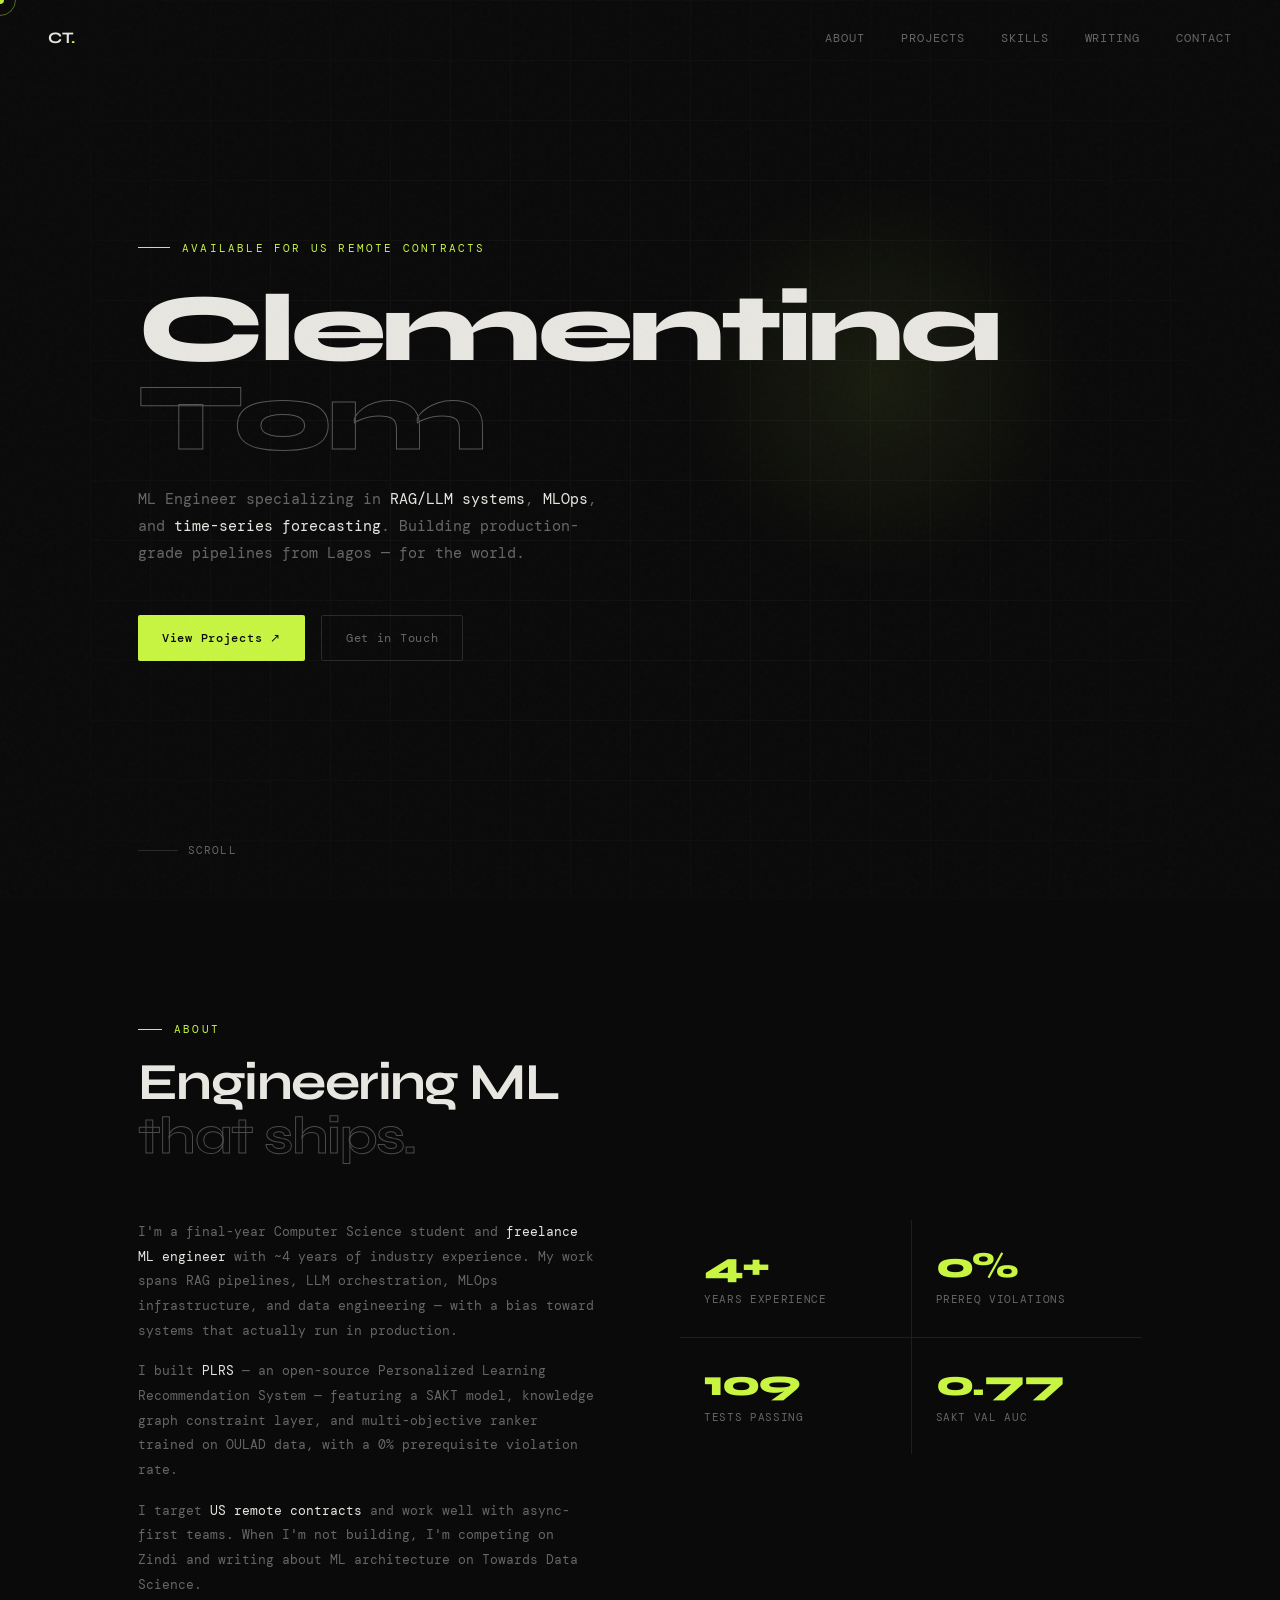
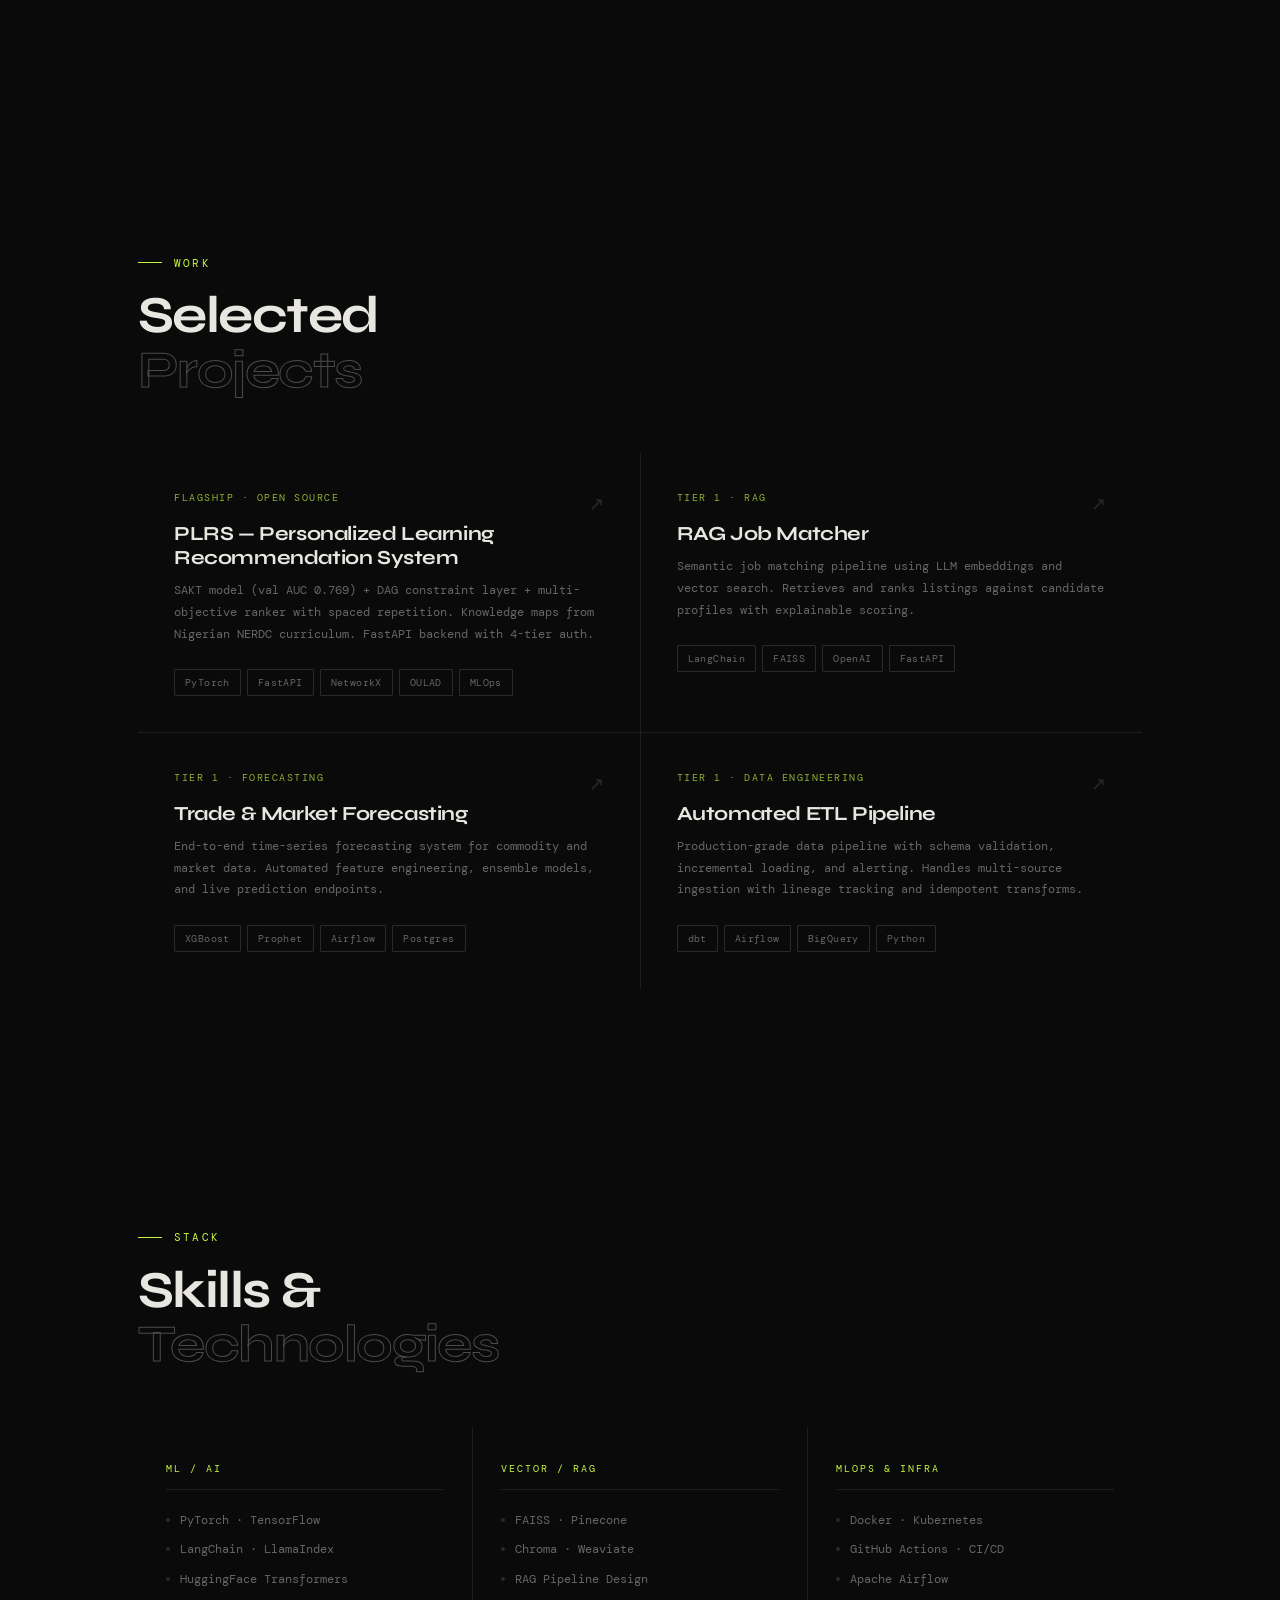
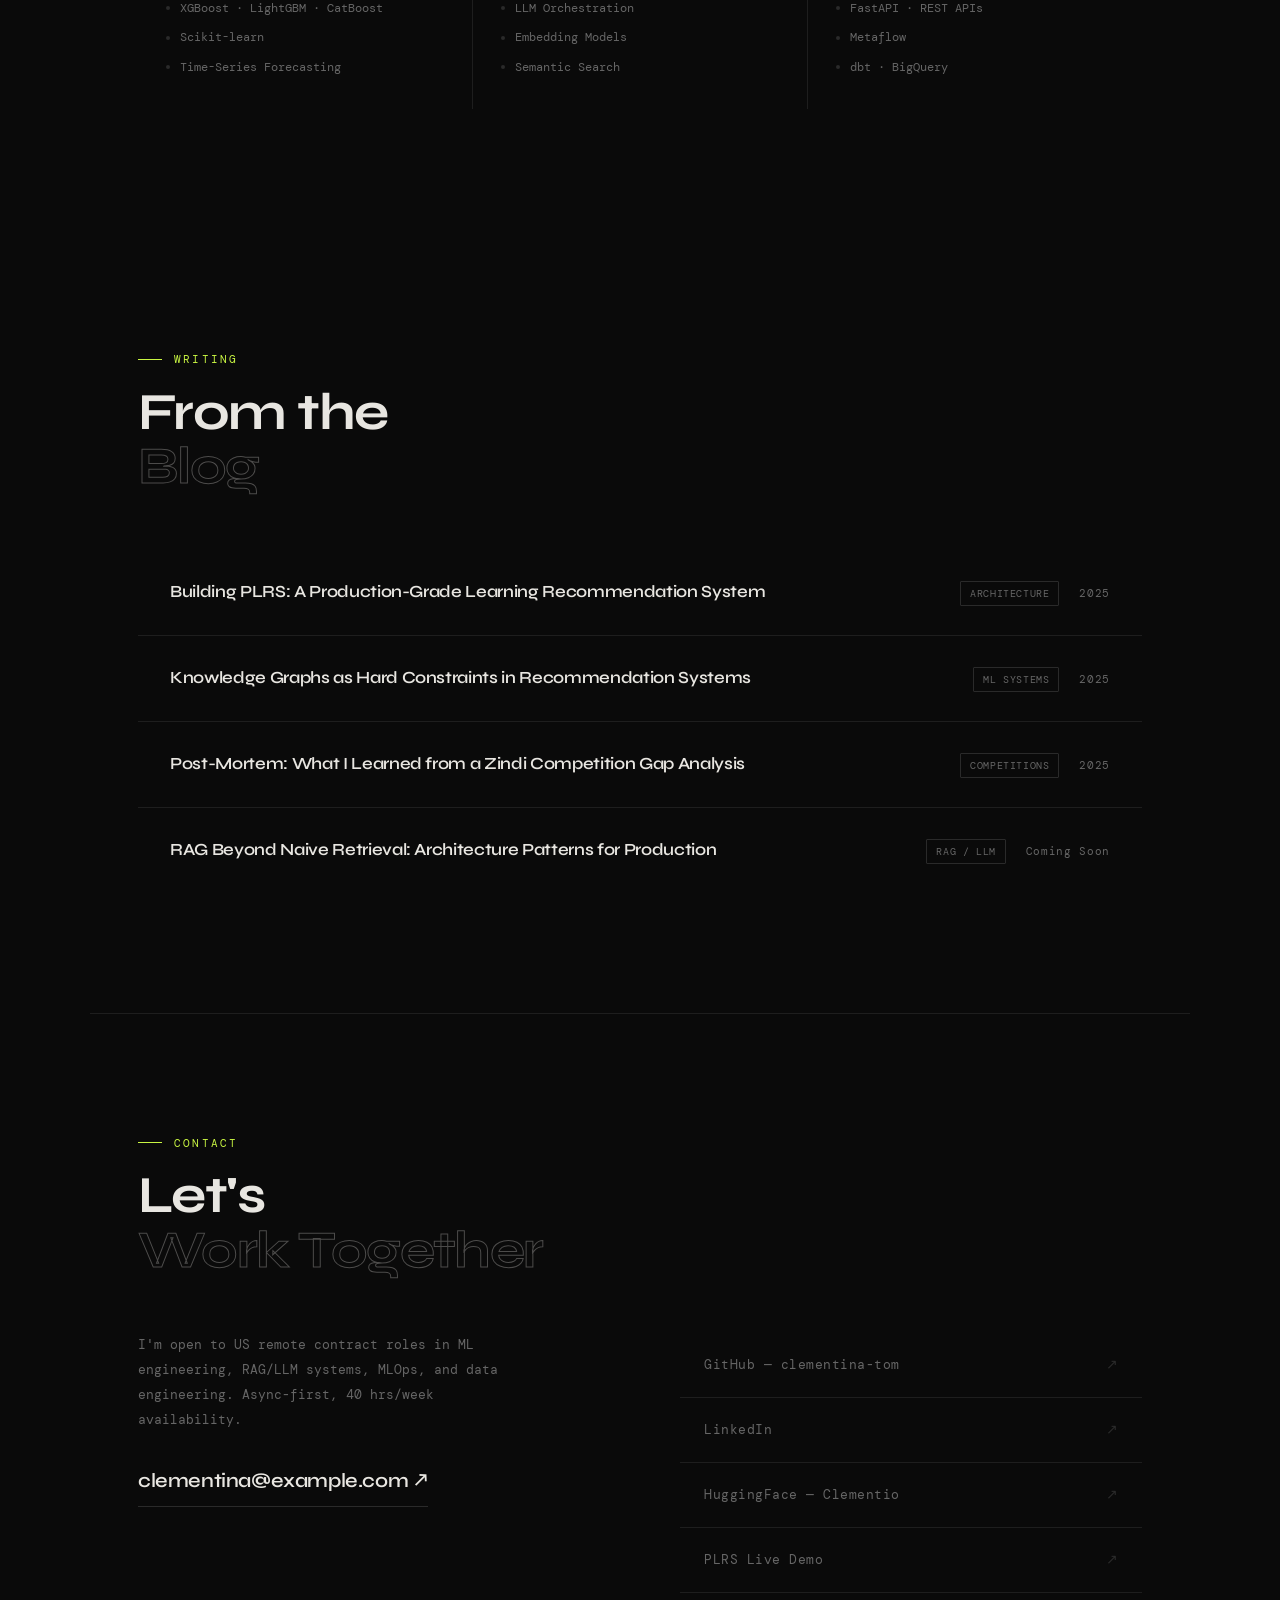
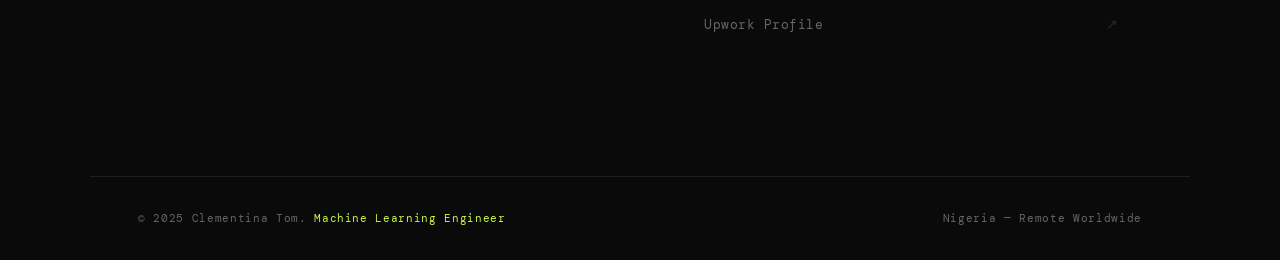
==== index.html @ 7a190ca8 "Rename clementina-tom.html to index.html" ====
<!DOCTYPE html>
<html lang="en">
<head>
  <meta charset="UTF-8" />
  <meta name="viewport" content="width=device-width, initial-scale=1.0" />
  <title>Clementina Tom — ML Engineer</title>
  <link rel="preconnect" href="https://fonts.googleapis.com" />
  <link rel="preconnect" href="https://fonts.gstatic.com" crossorigin />
  <link href="https://fonts.googleapis.com/css2?family=DM+Mono:ital,wght@0,300;0,400;0,500;1,300&family=Syne:wght@400;500;600;700;800&display=swap" rel="stylesheet" />
  <style>
    *, *::before, *::after { box-sizing: border-box; margin: 0; padding: 0; }

    :root {
      --bg: #0a0a0a;
      --surface: #111111;
      --border: #1e1e1e;
      --border-light: #2a2a2a;
      --text: #e8e6e1;
      --muted: #666;
      --accent: #c8f542;
      --accent-dim: rgba(200, 245, 66, 0.12);
      --accent-dim2: rgba(200, 245, 66, 0.06);
      --font-display: 'Syne', sans-serif;
      --font-mono: 'DM Mono', monospace;
    }

    html { scroll-behavior: smooth; }

    body {
      background: var(--bg);
      color: var(--text);
      font-family: var(--font-mono);
      font-size: 14px;
      line-height: 1.7;
      overflow-x: hidden;
      cursor: none;
    }

    /* Custom cursor */
    .cursor {
      position: fixed;
      width: 8px; height: 8px;
      background: var(--accent);
      border-radius: 50%;
      pointer-events: none;
      z-index: 9999;
      transition: transform 0.1s ease;
      mix-blend-mode: difference;
    }
    .cursor-ring {
      position: fixed;
      width: 32px; height: 32px;
      border: 1px solid rgba(200,245,66,0.4);
      border-radius: 50%;
      pointer-events: none;
      z-index: 9998;
      transition: all 0.18s ease;
    }
    .cursor-ring.hovering {
      transform: scale(2);
      border-color: var(--accent);
    }

    /* Noise texture overlay */
    body::before {
      content: '';
      position: fixed;
      inset: 0;
      background-image: url("data:image/svg+xml,%3Csvg viewBox='0 0 256 256' xmlns='http://www.w3.org/2000/svg'%3E%3Cfilter id='noise'%3E%3CfeTurbulence type='fractalNoise' baseFrequency='0.9' numOctaves='4' stitchTiles='stitch'/%3E%3C/filter%3E%3Crect width='100%25' height='100%25' filter='url(%23noise)' opacity='0.035'/%3E%3C/svg%3E");
      pointer-events: none;
      z-index: 100;
      opacity: 0.6;
    }

    /* Nav */
    nav {
      position: fixed;
      top: 0; left: 0; right: 0;
      z-index: 50;
      display: flex;
      align-items: center;
      justify-content: space-between;
      padding: 24px 48px;
      border-bottom: 1px solid transparent;
      transition: border-color 0.3s, background 0.3s;
    }
    nav.scrolled {
      border-color: var(--border);
      background: rgba(10,10,10,0.92);
      backdrop-filter: blur(12px);
    }
    .nav-logo {
      font-family: var(--font-display);
      font-weight: 700;
      font-size: 16px;
      letter-spacing: -0.02em;
      color: var(--text);
      text-decoration: none;
    }
    .nav-logo span { color: var(--accent); }
    .nav-links {
      display: flex;
      gap: 36px;
      list-style: none;
    }
    .nav-links a {
      color: var(--muted);
      text-decoration: none;
      font-size: 12px;
      letter-spacing: 0.08em;
      text-transform: uppercase;
      transition: color 0.2s;
    }
    .nav-links a:hover { color: var(--accent); }

    /* Sections */
    section {
      padding: 120px 48px;
      max-width: 1100px;
      margin: 0 auto;
    }

    /* Hero */
    #hero {
      min-height: 100vh;
      display: flex;
      flex-direction: column;
      justify-content: center;
      padding-top: 120px;
      position: relative;
    }
    .hero-eyebrow {
      font-size: 11px;
      letter-spacing: 0.2em;
      text-transform: uppercase;
      color: var(--accent);
      margin-bottom: 28px;
      opacity: 0;
      animation: fadeUp 0.7s ease 0.2s forwards;
      display: flex;
      align-items: center;
      gap: 12px;
    }
    .hero-eyebrow::before {
      content: '';
      display: inline-block;
      width: 32px; height: 1px;
      background: var(--accent);
    }
    .hero-name {
      font-family: var(--font-display);
      font-size: clamp(52px, 8vw, 96px);
      font-weight: 800;
      line-height: 0.92;
      letter-spacing: -0.04em;
      color: var(--text);
      margin-bottom: 24px;
      opacity: 0;
      animation: fadeUp 0.7s ease 0.35s forwards;
    }
    .hero-name em {
      font-style: normal;
      color: transparent;
      -webkit-text-stroke: 1px rgba(232,230,225,0.35);
    }
    .hero-tagline {
      font-size: 15px;
      color: var(--muted);
      max-width: 480px;
      line-height: 1.8;
      margin-bottom: 48px;
      opacity: 0;
      animation: fadeUp 0.7s ease 0.5s forwards;
    }
    .hero-tagline strong { color: var(--text); font-weight: 400; }
    .hero-cta {
      display: flex;
      gap: 16px;
      flex-wrap: wrap;
      opacity: 0;
      animation: fadeUp 0.7s ease 0.65s forwards;
    }
    .btn {
      display: inline-flex;
      align-items: center;
      gap: 8px;
      padding: 12px 24px;
      font-family: var(--font-mono);
      font-size: 12px;
      letter-spacing: 0.06em;
      text-decoration: none;
      border-radius: 2px;
      transition: all 0.2s;
      cursor: none;
    }
    .btn-primary {
      background: var(--accent);
      color: #0a0a0a;
      font-weight: 500;
    }
    .btn-primary:hover { background: #d4f55a; transform: translateY(-1px); }
    .btn-secondary {
      border: 1px solid var(--border-light);
      color: var(--muted);
    }
    .btn-secondary:hover { border-color: var(--accent); color: var(--accent); }

    .hero-scroll-hint {
      position: absolute;
      bottom: 40px;
      left: 48px;
      display: flex;
      align-items: center;
      gap: 10px;
      font-size: 11px;
      color: var(--muted);
      letter-spacing: 0.1em;
      text-transform: uppercase;
      opacity: 0;
      animation: fadeUp 0.7s ease 1s forwards;
    }
    .scroll-line {
      width: 40px; height: 1px;
      background: var(--border-light);
      position: relative;
      overflow: hidden;
    }
    .scroll-line::after {
      content: '';
      position: absolute;
      left: -100%; top: 0;
      width: 100%; height: 100%;
      background: var(--accent);
      animation: scanLine 2s ease-in-out 1.5s infinite;
    }

    /* Section header */
    .section-label {
      font-size: 11px;
      letter-spacing: 0.2em;
      text-transform: uppercase;
      color: var(--accent);
      margin-bottom: 16px;
      display: flex;
      align-items: center;
      gap: 12px;
    }
    .section-label::before {
      content: '';
      display: inline-block;
      width: 24px; height: 1px;
      background: var(--accent);
    }
    .section-title {
      font-family: var(--font-display);
      font-size: clamp(32px, 5vw, 52px);
      font-weight: 700;
      letter-spacing: -0.03em;
      line-height: 1.05;
      margin-bottom: 56px;
      color: var(--text);
    }
    .section-title em {
      font-style: normal;
      color: transparent;
      -webkit-text-stroke: 1px rgba(232,230,225,0.3);
    }

    /* About */
    #about .about-grid {
      display: grid;
      grid-template-columns: 1fr 1fr;
      gap: 80px;
      align-items: start;
    }
    .about-body p {
      color: var(--muted);
      line-height: 1.9;
      margin-bottom: 16px;
      font-size: 13px;
    }
    .about-body p strong { color: var(--text); font-weight: 400; }
    .about-stats {
      display: grid;
      grid-template-columns: 1fr 1fr;
      gap: 1px;
      background: var(--border);
    }
    .stat {
      background: var(--bg);
      padding: 28px 24px;
      transition: background 0.2s;
    }
    .stat:hover { background: var(--surface); }
    .stat-num {
      font-family: var(--font-display);
      font-size: 36px;
      font-weight: 800;
      color: var(--accent);
      letter-spacing: -0.03em;
      line-height: 1;
      margin-bottom: 6px;
    }
    .stat-label {
      font-size: 11px;
      color: var(--muted);
      letter-spacing: 0.06em;
      text-transform: uppercase;
    }

    /* Projects */
    #projects .projects-grid {
      display: grid;
      grid-template-columns: repeat(2, 1fr);
      gap: 1px;
      background: var(--border);
    }
    .project-card {
      background: var(--bg);
      padding: 36px;
      position: relative;
      overflow: hidden;
      transition: background 0.25s;
      text-decoration: none;
      display: block;
    }
    .project-card::before {
      content: '';
      position: absolute;
      top: 0; left: 0;
      width: 3px; height: 0;
      background: var(--accent);
      transition: height 0.3s ease;
    }
    .project-card:hover { background: var(--surface); }
    .project-card:hover::before { height: 100%; }
    .project-tier {
      font-size: 10px;
      letter-spacing: 0.15em;
      text-transform: uppercase;
      color: var(--accent);
      margin-bottom: 16px;
      opacity: 0.7;
    }
    .project-title {
      font-family: var(--font-display);
      font-size: 20px;
      font-weight: 700;
      letter-spacing: -0.02em;
      color: var(--text);
      margin-bottom: 10px;
      line-height: 1.2;
    }
    .project-desc {
      font-size: 12px;
      color: var(--muted);
      line-height: 1.8;
      margin-bottom: 24px;
    }
    .project-tags {
      display: flex;
      flex-wrap: wrap;
      gap: 6px;
    }
    .tag {
      font-size: 10px;
      padding: 4px 10px;
      border: 1px solid var(--border-light);
      color: var(--muted);
      letter-spacing: 0.04em;
      border-radius: 1px;
      transition: all 0.2s;
    }
    .project-card:hover .tag {
      border-color: rgba(200,245,66,0.25);
      color: var(--accent);
    }
    .project-arrow {
      position: absolute;
      top: 36px; right: 36px;
      font-size: 18px;
      color: var(--border-light);
      transition: all 0.25s;
    }
    .project-card:hover .project-arrow {
      color: var(--accent);
      transform: translate(3px, -3px);
    }

    /* Skills */
    #skills .skills-grid {
      display: grid;
      grid-template-columns: repeat(3, 1fr);
      gap: 1px;
      background: var(--border);
      margin-bottom: 1px;
    }
    .skill-group {
      background: var(--bg);
      padding: 32px 28px;
      transition: background 0.2s;
    }
    .skill-group:hover { background: var(--surface); }
    .skill-group-title {
      font-size: 10px;
      letter-spacing: 0.2em;
      text-transform: uppercase;
      color: var(--accent);
      margin-bottom: 20px;
      padding-bottom: 12px;
      border-bottom: 1px solid var(--border);
    }
    .skill-list {
      list-style: none;
      display: flex;
      flex-direction: column;
      gap: 9px;
    }
    .skill-list li {
      font-size: 12px;
      color: var(--muted);
      display: flex;
      align-items: center;
      gap: 10px;
      transition: color 0.2s;
    }
    .skill-group:hover .skill-list li { color: #999; }
    .skill-list li::before {
      content: '';
      width: 4px; height: 4px;
      background: var(--border-light);
      border-radius: 50%;
      flex-shrink: 0;
      transition: background 0.2s;
    }
    .skill-group:hover .skill-list li::before { background: var(--accent); }

    /* Blog */
    #blog .posts-list {
      display: flex;
      flex-direction: column;
      gap: 1px;
      background: var(--border);
    }
    .post-item {
      background: var(--bg);
      padding: 28px 32px;
      display: flex;
      align-items: baseline;
      justify-content: space-between;
      gap: 24px;
      text-decoration: none;
      transition: background 0.2s;
      position: relative;
      overflow: hidden;
    }
    .post-item::after {
      content: '';
      position: absolute;
      bottom: 0; left: 0;
      width: 0; height: 1px;
      background: var(--accent);
      transition: width 0.3s ease;
    }
    .post-item:hover { background: var(--surface); }
    .post-item:hover::after { width: 100%; }
    .post-title {
      font-family: var(--font-display);
      font-size: 17px;
      font-weight: 600;
      letter-spacing: -0.02em;
      color: var(--text);
      transition: color 0.2s;
    }
    .post-item:hover .post-title { color: var(--accent); }
    .post-meta {
      display: flex;
      align-items: center;
      gap: 20px;
      flex-shrink: 0;
    }
    .post-tag {
      font-size: 10px;
      padding: 3px 9px;
      border: 1px solid var(--border-light);
      color: var(--muted);
      letter-spacing: 0.06em;
      text-transform: uppercase;
      border-radius: 1px;
    }
    .post-date {
      font-size: 11px;
      color: var(--muted);
      letter-spacing: 0.06em;
    }

    /* Contact */
    #contact {
      border-top: 1px solid var(--border);
    }
    .contact-inner {
      display: grid;
      grid-template-columns: 1fr 1fr;
      gap: 80px;
      align-items: start;
    }
    .contact-left p {
      color: var(--muted);
      font-size: 13px;
      line-height: 1.9;
      max-width: 360px;
    }
    .contact-email {
      display: inline-flex;
      align-items: center;
      gap: 10px;
      margin-top: 32px;
      font-family: var(--font-display);
      font-size: 20px;
      font-weight: 600;
      color: var(--text);
      text-decoration: none;
      letter-spacing: -0.02em;
      border-bottom: 1px solid var(--border-light);
      padding-bottom: 8px;
      transition: all 0.2s;
    }
    .contact-email:hover {
      color: var(--accent);
      border-color: var(--accent);
    }
    .contact-links {
      display: flex;
      flex-direction: column;
      gap: 1px;
      background: var(--border);
    }
    .contact-link {
      background: var(--bg);
      padding: 20px 24px;
      display: flex;
      align-items: center;
      justify-content: space-between;
      text-decoration: none;
      transition: background 0.2s;
    }
    .contact-link:hover { background: var(--surface); }
    .contact-link-label {
      font-size: 13px;
      color: var(--muted);
      letter-spacing: 0.04em;
      transition: color 0.2s;
    }
    .contact-link:hover .contact-link-label { color: var(--accent); }
    .contact-link-arrow {
      font-size: 14px;
      color: var(--border-light);
      transition: all 0.2s;
    }
    .contact-link:hover .contact-link-arrow {
      color: var(--accent);
      transform: translate(3px, -3px);
    }

    /* Footer */
    footer {
      border-top: 1px solid var(--border);
      padding: 32px 48px;
      max-width: 1100px;
      margin: 0 auto;
      display: flex;
      align-items: center;
      justify-content: space-between;
    }
    footer p {
      font-size: 11px;
      color: var(--muted);
      letter-spacing: 0.06em;
    }
    footer span { color: var(--accent); }

    /* Fade-in on scroll */
    .reveal {
      opacity: 0;
      transform: translateY(24px);
      transition: opacity 0.6s ease, transform 0.6s ease;
    }
    .reveal.visible {
      opacity: 1;
      transform: none;
    }

    /* Animations */
    @keyframes fadeUp {
      to { opacity: 1; transform: translateY(0); }
      from { opacity: 0; transform: translateY(20px); }
    }
    @keyframes scanLine {
      0% { left: -100%; }
      100% { left: 100%; }
    }

    /* Responsive */
    @media (max-width: 768px) {
      nav { padding: 20px 24px; }
      .nav-links { display: none; }
      section { padding: 80px 24px; }
      #hero { padding-left: 24px; padding-right: 24px; }
      .hero-scroll-hint { left: 24px; }
      #about .about-grid,
      .contact-inner { grid-template-columns: 1fr; gap: 40px; }
      #projects .projects-grid { grid-template-columns: 1fr; }
      #skills .skills-grid { grid-template-columns: 1fr; }
      footer { padding: 24px; flex-direction: column; gap: 8px; text-align: center; }
    }

    /* Animated bg grid */
    .hero-grid {
      position: absolute;
      inset: 0;
      background-image:
        linear-gradient(var(--border) 1px, transparent 1px),
        linear-gradient(90deg, var(--border) 1px, transparent 1px);
      background-size: 60px 60px;
      opacity: 0.35;
      mask-image: radial-gradient(ellipse 80% 80% at 50% 50%, black 40%, transparent 100%);
      pointer-events: none;
    }
    .hero-glow {
      position: absolute;
      width: 400px; height: 400px;
      background: radial-gradient(circle, rgba(200,245,66,0.08) 0%, transparent 70%);
      top: 20%; right: 10%;
      pointer-events: none;
    }
  </style>
</head>
<body>

  <!-- Custom cursor -->
  <div class="cursor" id="cursor"></div>
  <div class="cursor-ring" id="cursorRing"></div>

  <!-- Nav -->
  <nav id="nav">
    <a href="#hero" class="nav-logo">CT<span>.</span></a>
    <ul class="nav-links">
      <li><a href="#about">About</a></li>
      <li><a href="#projects">Projects</a></li>
      <li><a href="#skills">Skills</a></li>
      <li><a href="#blog">Writing</a></li>
      <li><a href="#contact">Contact</a></li>
    </ul>
  </nav>

  <!-- Hero -->
  <section id="hero">
    <div class="hero-grid"></div>
    <div class="hero-glow"></div>
    <div class="hero-eyebrow">Available for US remote contracts</div>
    <h1 class="hero-name">
      Clementina<br/>
      <em>Tom</em>
    </h1>
    <p class="hero-tagline">
      ML Engineer specializing in <strong>RAG/LLM systems</strong>,
      <strong>MLOps</strong>, and <strong>time-series forecasting</strong>.
      Building production-grade pipelines from Lagos — for the world.
    </p>
    <div class="hero-cta">
      <a href="#projects" class="btn btn-primary">View Projects ↗</a>
      <a href="#contact" class="btn btn-secondary">Get in Touch</a>
    </div>
    <div class="hero-scroll-hint">
      <span class="scroll-line"></span>
      Scroll
    </div>
  </section>

  <!-- About -->
  <section id="about">
    <div class="reveal">
      <div class="section-label">About</div>
      <h2 class="section-title">Engineering ML<br/><em>that ships.</em></h2>
    </div>
    <div class="about-grid reveal">
      <div class="about-body">
        <p>
          I'm a final-year Computer Science student and <strong>freelance ML engineer</strong> with ~4 years of industry experience. My work spans RAG pipelines, LLM orchestration, MLOps infrastructure, and data engineering — with a bias toward systems that actually run in production.
        </p>
        <p>
          I built <strong>PLRS</strong> — an open-source Personalized Learning Recommendation System — featuring a SAKT model, knowledge graph constraint layer, and multi-objective ranker trained on OULAD data, with a 0% prerequisite violation rate.
        </p>
        <p>
          I target <strong>US remote contracts</strong> and work well with async-first teams. When I'm not building, I'm competing on Zindi and writing about ML architecture on Towards Data Science.
        </p>
      </div>
      <div>
        <div class="about-stats">
          <div class="stat">
            <div class="stat-num">4+</div>
            <div class="stat-label">Years Experience</div>
          </div>
          <div class="stat">
            <div class="stat-num">0%</div>
            <div class="stat-label">Prereq Violations</div>
          </div>
          <div class="stat">
            <div class="stat-num">109</div>
            <div class="stat-label">Tests Passing</div>
          </div>
          <div class="stat">
            <div class="stat-num">0.77</div>
            <div class="stat-label">SAKT Val AUC</div>
          </div>
        </div>
      </div>
    </div>
  </section>

  <!-- Projects -->
  <section id="projects">
    <div class="reveal">
      <div class="section-label">Work</div>
      <h2 class="section-title">Selected<br/><em>Projects</em></h2>
    </div>
    <div class="projects-grid reveal">
      <a href="https://github.com/clementina-tom/PLRS" target="_blank" class="project-card">
        <span class="project-arrow">↗</span>
        <div class="project-tier">Flagship · Open Source</div>
        <div class="project-title">PLRS — Personalized Learning Recommendation System</div>
        <p class="project-desc">SAKT model (val AUC 0.769) + DAG constraint layer + multi-objective ranker with spaced repetition. Knowledge maps from Nigerian NERDC curriculum. FastAPI backend with 4-tier auth.</p>
        <div class="project-tags">
          <span class="tag">PyTorch</span><span class="tag">FastAPI</span><span class="tag">NetworkX</span><span class="tag">OULAD</span><span class="tag">MLOps</span>
        </div>
      </a>
      <a href="https://github.com/clementina-tom" target="_blank" class="project-card">
        <span class="project-arrow">↗</span>
        <div class="project-tier">Tier 1 · RAG</div>
        <div class="project-title">RAG Job Matcher</div>
        <p class="project-desc">Semantic job matching pipeline using LLM embeddings and vector search. Retrieves and ranks listings against candidate profiles with explainable scoring.</p>
        <div class="project-tags">
          <span class="tag">LangChain</span><span class="tag">FAISS</span><span class="tag">OpenAI</span><span class="tag">FastAPI</span>
        </div>
      </a>
      <a href="https://github.com/clementina-tom" target="_blank" class="project-card">
        <span class="project-arrow">↗</span>
        <div class="project-tier">Tier 1 · Forecasting</div>
        <div class="project-title">Trade & Market Forecasting</div>
        <p class="project-desc">End-to-end time-series forecasting system for commodity and market data. Automated feature engineering, ensemble models, and live prediction endpoints.</p>
        <div class="project-tags">
          <span class="tag">XGBoost</span><span class="tag">Prophet</span><span class="tag">Airflow</span><span class="tag">Postgres</span>
        </div>
      </a>
      <a href="https://github.com/clementina-tom" target="_blank" class="project-card">
        <span class="project-arrow">↗</span>
        <div class="project-tier">Tier 1 · Data Engineering</div>
        <div class="project-title">Automated ETL Pipeline</div>
        <p class="project-desc">Production-grade data pipeline with schema validation, incremental loading, and alerting. Handles multi-source ingestion with lineage tracking and idempotent transforms.</p>
        <div class="project-tags">
          <span class="tag">dbt</span><span class="tag">Airflow</span><span class="tag">BigQuery</span><span class="tag">Python</span>
        </div>
      </a>
    </div>
  </section>

  <!-- Skills -->
  <section id="skills">
    <div class="reveal">
      <div class="section-label">Stack</div>
      <h2 class="section-title">Skills &<br/><em>Technologies</em></h2>
    </div>
    <div class="skills-grid reveal">
      <div class="skill-group">
        <div class="skill-group-title">ML / AI</div>
        <ul class="skill-list">
          <li>PyTorch · TensorFlow</li>
          <li>LangChain · LlamaIndex</li>
          <li>HuggingFace Transformers</li>
          <li>XGBoost · LightGBM · CatBoost</li>
          <li>Scikit-learn</li>
          <li>Time-Series Forecasting</li>
        </ul>
      </div>
      <div class="skill-group">
        <div class="skill-group-title">Vector / RAG</div>
        <ul class="skill-list">
          <li>FAISS · Pinecone</li>
          <li>Chroma · Weaviate</li>
          <li>RAG Pipeline Design</li>
          <li>LLM Orchestration</li>
          <li>Embedding Models</li>
          <li>Semantic Search</li>
        </ul>
      </div>
      <div class="skill-group">
        <div class="skill-group-title">MLOps & Infra</div>
        <ul class="skill-list">
          <li>Docker · Kubernetes</li>
          <li>GitHub Actions · CI/CD</li>
          <li>Apache Airflow</li>
          <li>FastAPI · REST APIs</li>
          <li>Metaflow</li>
          <li>dbt · BigQuery</li>
        </ul>
      </div>
    </div>
  </section>

  <!-- Blog -->
  <section id="blog">
    <div class="reveal">
      <div class="section-label">Writing</div>
      <h2 class="section-title">From the<br/><em>Blog</em></h2>
    </div>
    <div class="posts-list reveal">
      <a href="https://towardsdatascience.com" target="_blank" class="post-item">
        <div class="post-title">Building PLRS: A Production-Grade Learning Recommendation System</div>
        <div class="post-meta">
          <span class="post-tag">Architecture</span>
          <span class="post-date">2025</span>
        </div>
      </a>
      <a href="#" class="post-item">
        <div class="post-title">Knowledge Graphs as Hard Constraints in Recommendation Systems</div>
        <div class="post-meta">
          <span class="post-tag">ML Systems</span>
          <span class="post-date">2025</span>
        </div>
      </a>
      <a href="#" class="post-item">
        <div class="post-title">Post-Mortem: What I Learned from a Zindi Competition Gap Analysis</div>
        <div class="post-meta">
          <span class="post-tag">Competitions</span>
          <span class="post-date">2025</span>
        </div>
      </a>
      <a href="#" class="post-item">
        <div class="post-title">RAG Beyond Naive Retrieval: Architecture Patterns for Production</div>
        <div class="post-meta">
          <span class="post-tag">RAG / LLM</span>
          <span class="post-date">Coming Soon</span>
        </div>
      </a>
    </div>
  </section>

  <!-- Contact -->
  <section id="contact">
    <div class="reveal">
      <div class="section-label">Contact</div>
      <h2 class="section-title">Let's<br/><em>Work Together</em></h2>
    </div>
    <div class="contact-inner reveal">
      <div class="contact-left">
        <p>I'm open to US remote contract roles in ML engineering, RAG/LLM systems, MLOps, and data engineering. Async-first, 40 hrs/week availability.</p>
        <a href="mailto:clementina@example.com" class="contact-email">
          clementina@example.com ↗
        </a>
      </div>
      <div class="contact-links">
        <a href="https://github.com/clementina-tom" target="_blank" class="contact-link">
          <span class="contact-link-label">GitHub — clementina-tom</span>
          <span class="contact-link-arrow">↗</span>
        </a>
        <a href="https://linkedin.com" target="_blank" class="contact-link">
          <span class="contact-link-label">LinkedIn</span>
          <span class="contact-link-arrow">↗</span>
        </a>
        <a href="https://huggingface.co/Clementio" target="_blank" class="contact-link">
          <span class="contact-link-label">HuggingFace — Clementio</span>
          <span class="contact-link-arrow">↗</span>
        </a>
        <a href="https://huggingface.co/spaces/clementio/PLRS-Demo" target="_blank" class="contact-link">
          <span class="contact-link-label">PLRS Live Demo</span>
          <span class="contact-link-arrow">↗</span>
        </a>
        <a href="https://upwork.com/clementinatom" target="_blank" class="contact-link">
          <span class="contact-link-label">Upwork Profile</span>
          <span class="contact-link-arrow">↗</span>
        </a>
      </div>
    </div>
  </section>

  <footer>
    <p>© 2025 Clementina Tom. <span>Machine Learning Engineer</span></p>
    <p> Nigeria — Remote Worldwide</p>
  </footer>

  <script>
    // Cursor
    const cursor = document.getElementById('cursor');
    const ring = document.getElementById('cursorRing');
    let mx = 0, my = 0, rx = 0, ry = 0;
    document.addEventListener('mousemove', e => { mx = e.clientX; my = e.clientY; });
    function animCursor() {
      cursor.style.left = mx - 4 + 'px';
      cursor.style.top = my - 4 + 'px';
      rx += (mx - rx) * 0.12;
      ry += (my - ry) * 0.12;
      ring.style.left = rx - 16 + 'px';
      ring.style.top = ry - 16 + 'px';
      requestAnimationFrame(animCursor);
    }
    animCursor();
    document.querySelectorAll('a, button, .project-card, .stat, .skill-group, .post-item, .contact-link').forEach(el => {
      el.addEventListener('mouseenter', () => ring.classList.add('hovering'));
      el.addEventListener('mouseleave', () => ring.classList.remove('hovering'));
    });

    // Nav scroll
    const nav = document.getElementById('nav');
    window.addEventListener('scroll', () => {
      nav.classList.toggle('scrolled', window.scrollY > 60);
    });

    // Reveal on scroll
    const reveals = document.querySelectorAll('.reveal');
    const observer = new IntersectionObserver(entries => {
      entries.forEach(e => {
        if (e.isIntersecting) {
          e.target.classList.add('visible');
          observer.unobserve(e.target);
        }
      });
    }, { threshold: 0.1 });
    reveals.forEach(el => observer.observe(el));
  </script>
</body>
</html>
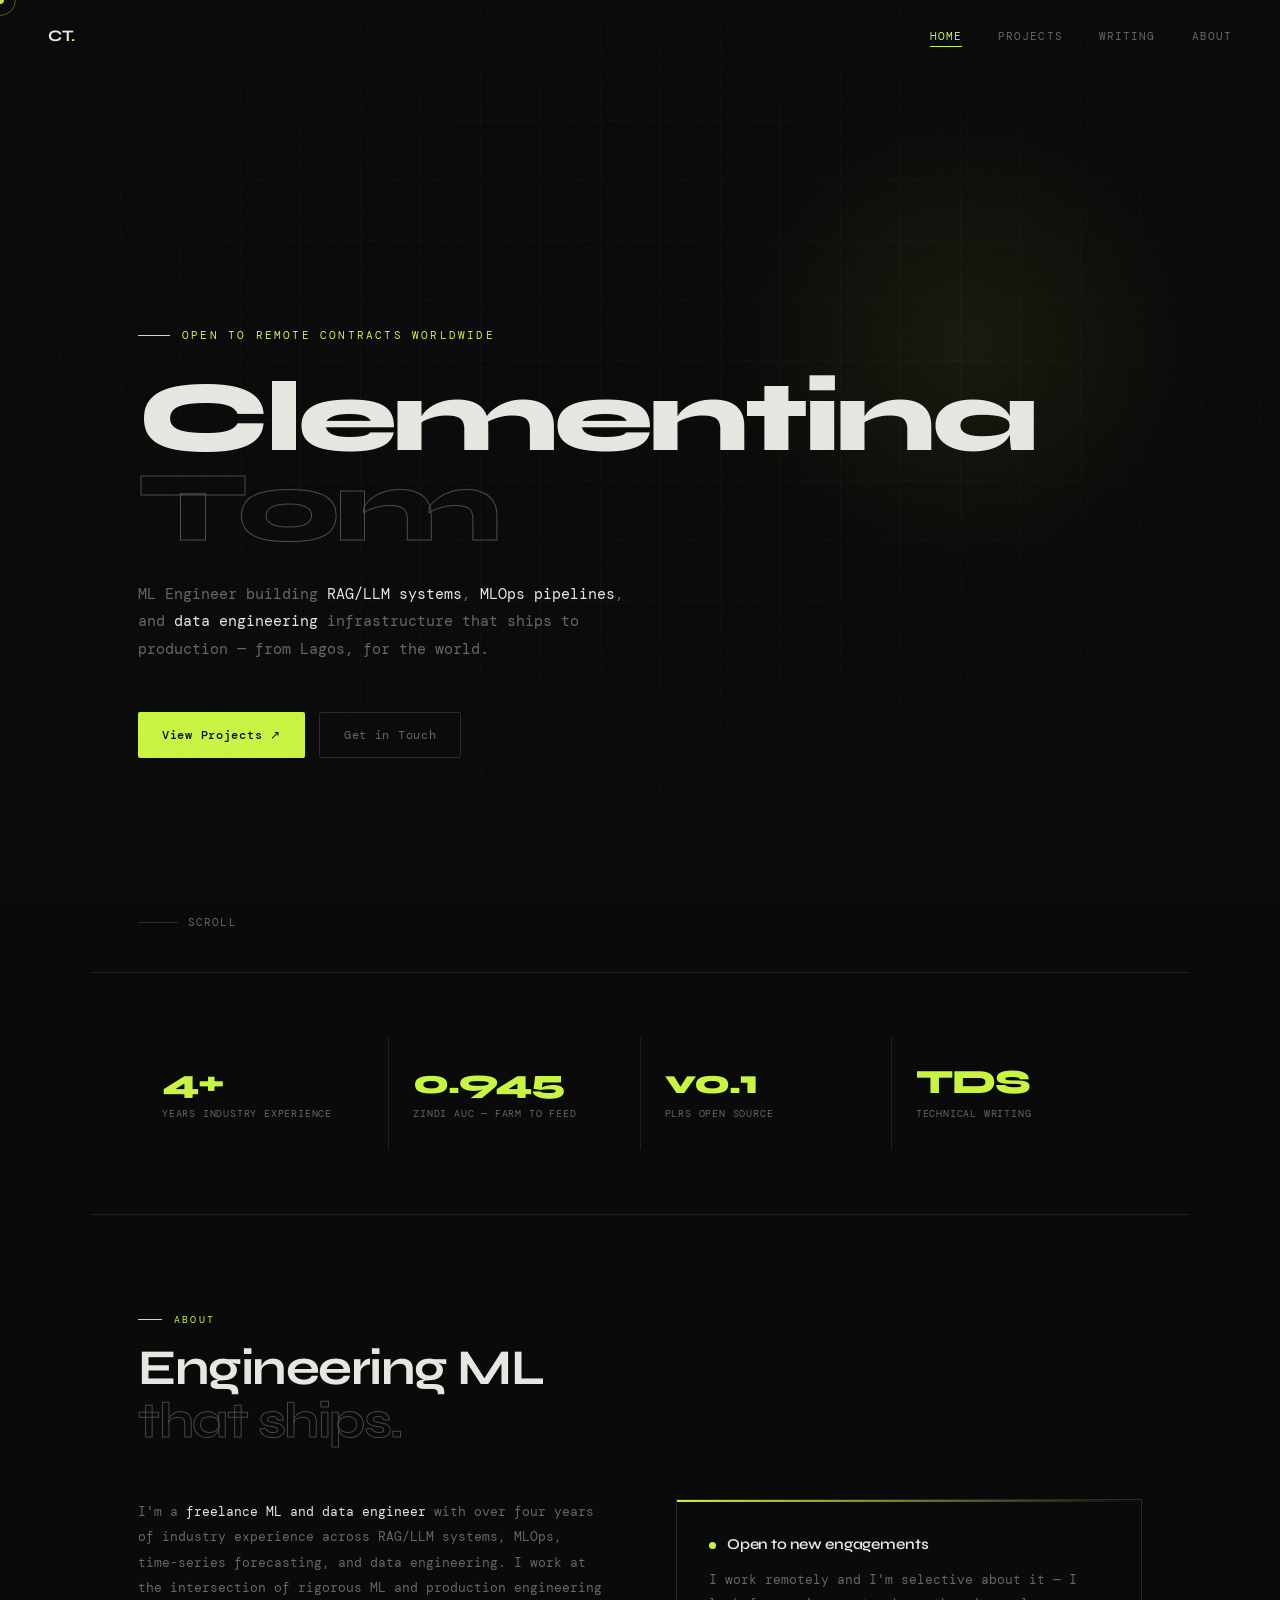
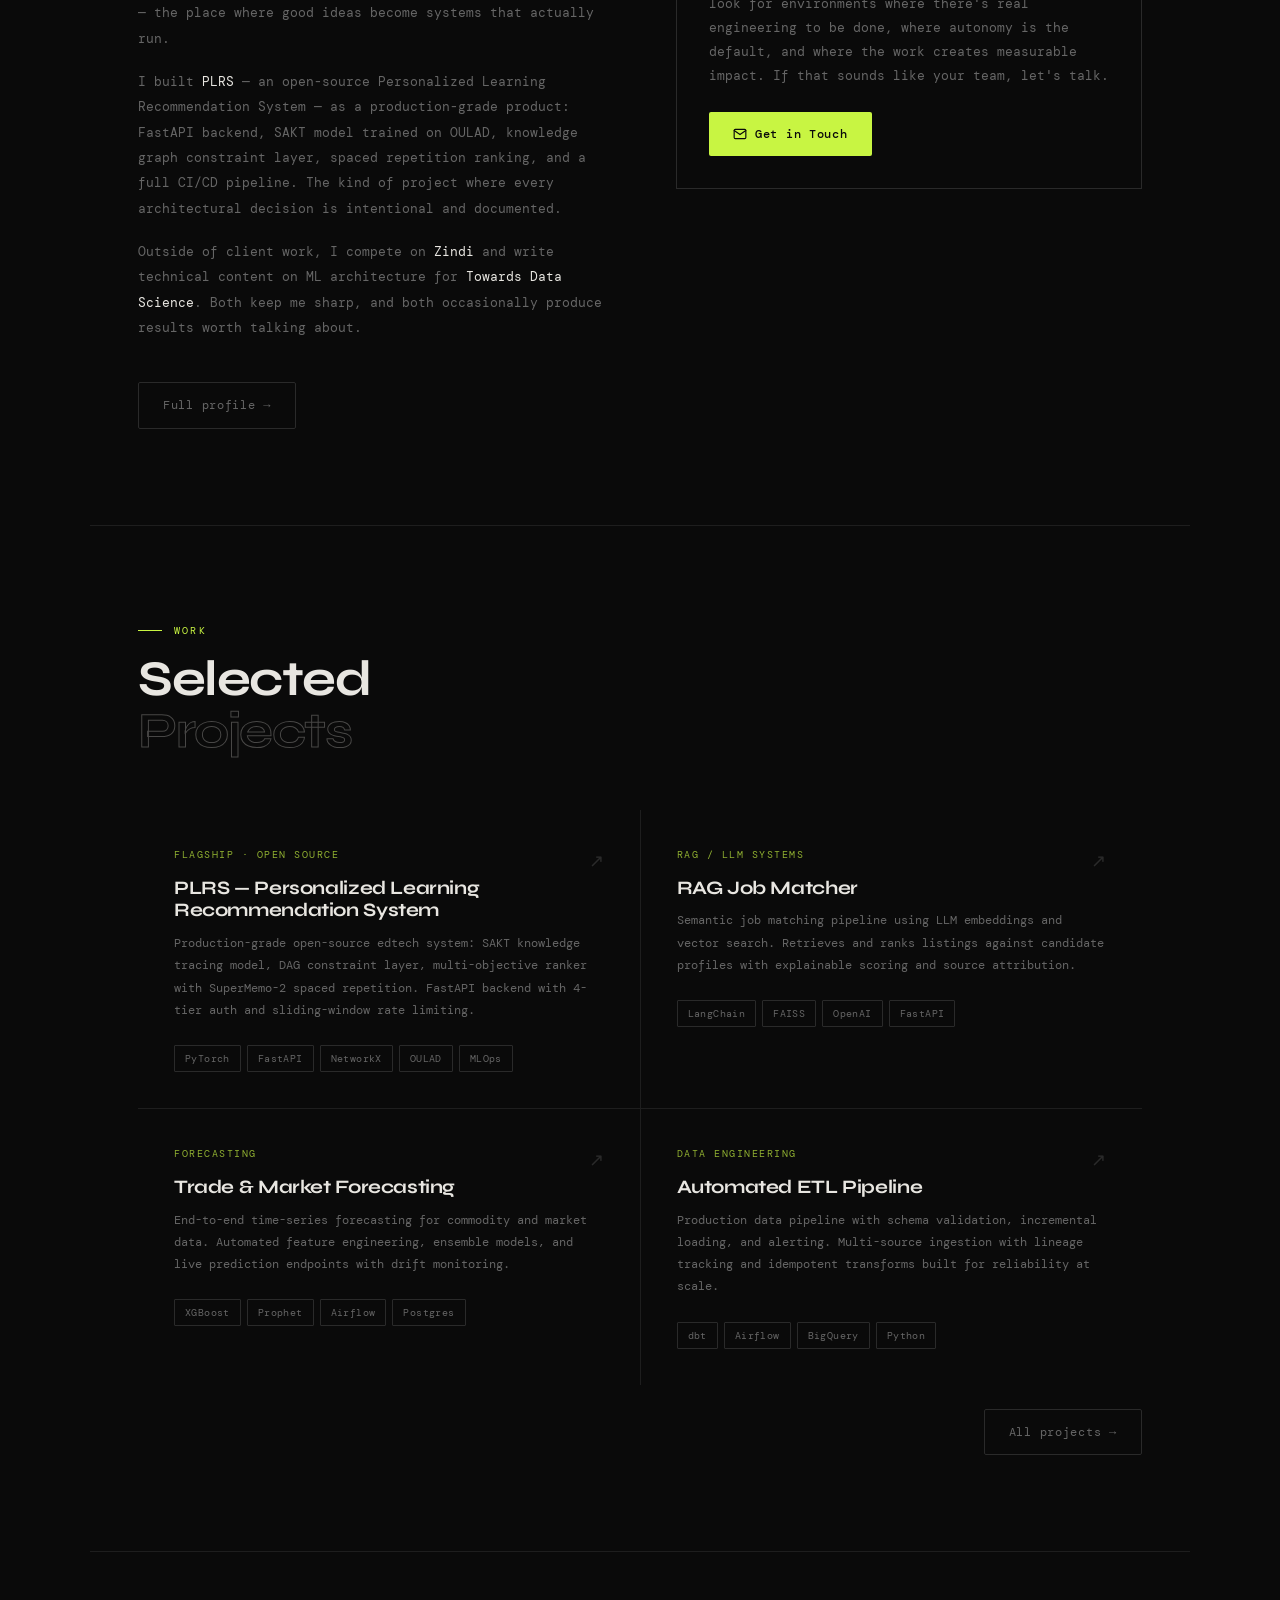
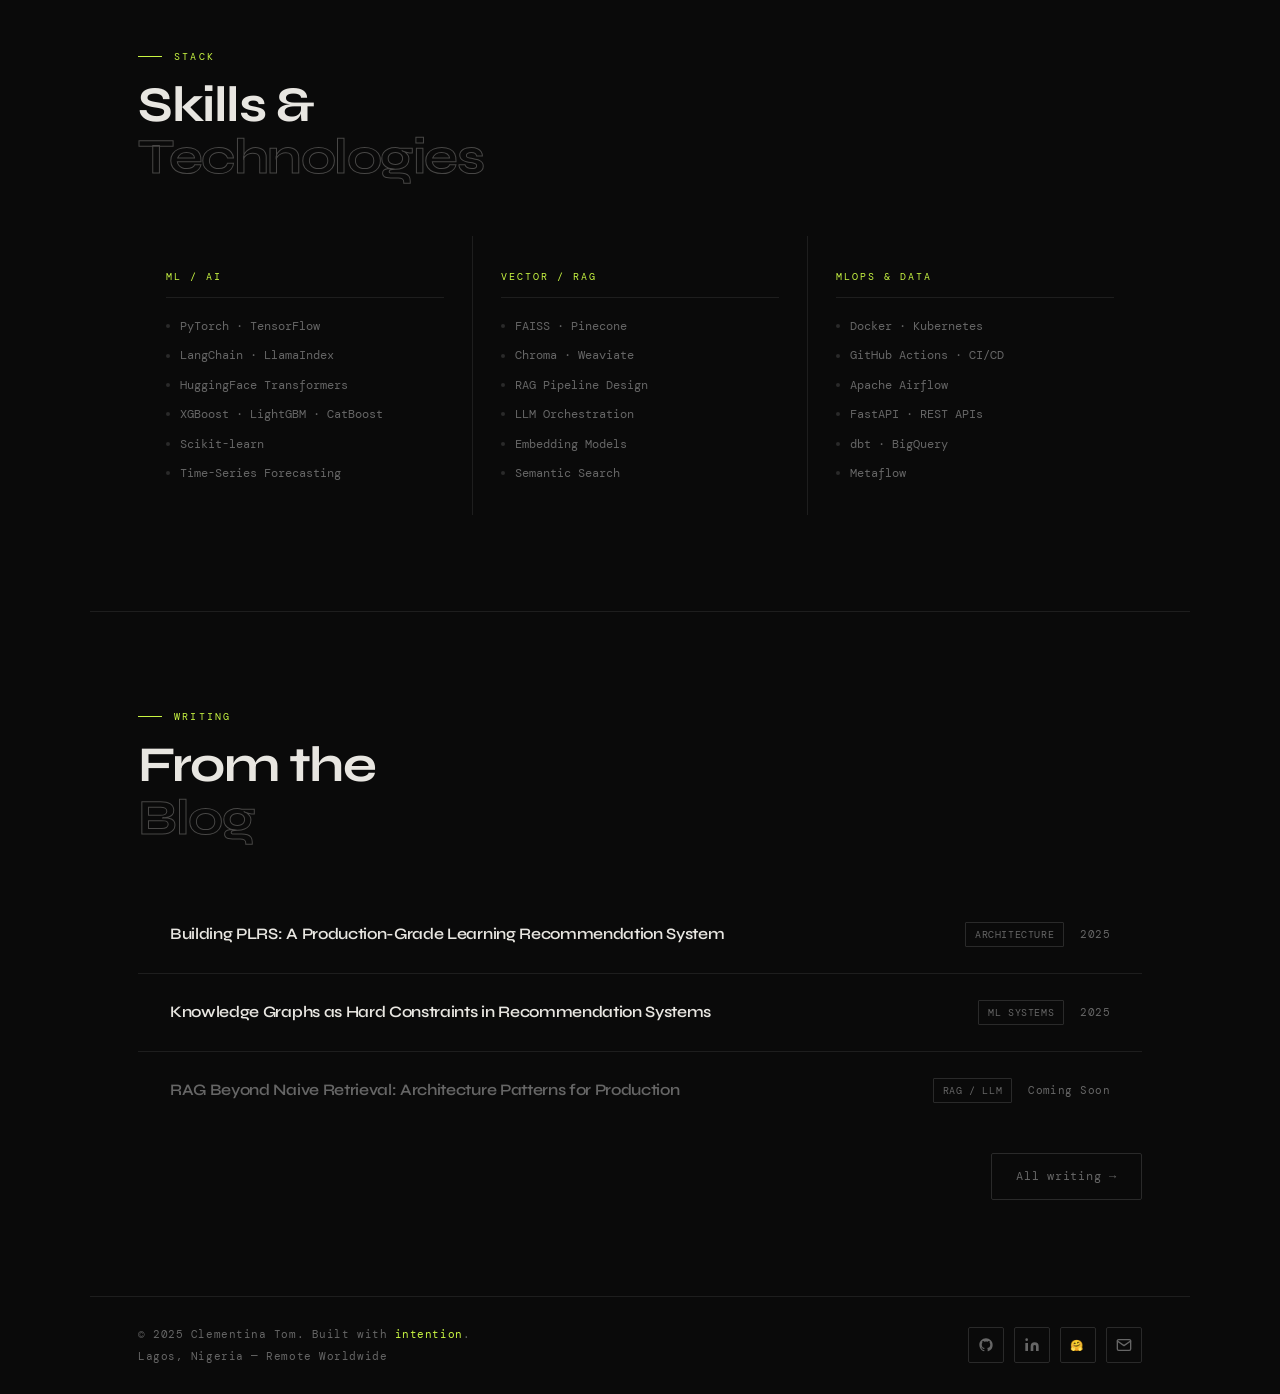
==== commit e2c41cc7: "Migrate to modular multi-page architecture" ====
--- a/index.html
+++ b/index.html
@@ -4,130 +4,46 @@
   <meta charset="UTF-8" />
   <meta name="viewport" content="width=device-width, initial-scale=1.0" />
   <title>Clementina Tom — ML Engineer</title>
+  <meta name="description" content="ML Engineer specializing in RAG/LLM systems, MLOps, and data engineering. Building production-grade systems — remotely, for the world." />
+  <meta property="og:title" content="Clementina Tom — ML Engineer" />
+  <meta property="og:description" content="ML Engineer specializing in RAG/LLM systems, MLOps, and data engineering." />
+  <meta property="og:type" content="website" />
+  <meta property="og:url" content="https://clementina-tom.github.io" />
   <link rel="preconnect" href="https://fonts.googleapis.com" />
   <link rel="preconnect" href="https://fonts.gstatic.com" crossorigin />
   <link href="https://fonts.googleapis.com/css2?family=DM+Mono:ital,wght@0,300;0,400;0,500;1,300&family=Syne:wght@400;500;600;700;800&display=swap" rel="stylesheet" />
+  <link rel="stylesheet" href="assets/css/style.css" />
   <style>
-    *, *::before, *::after { box-sizing: border-box; margin: 0; padding: 0; }
-
-    :root {
-      --bg: #0a0a0a;
-      --surface: #111111;
-      --border: #1e1e1e;
-      --border-light: #2a2a2a;
-      --text: #e8e6e1;
-      --muted: #666;
-      --accent: #c8f542;
-      --accent-dim: rgba(200, 245, 66, 0.12);
-      --accent-dim2: rgba(200, 245, 66, 0.06);
-      --font-display: 'Syne', sans-serif;
-      --font-mono: 'DM Mono', monospace;
-    }
-
-    html { scroll-behavior: smooth; }
-
-    body {
-      background: var(--bg);
-      color: var(--text);
-      font-family: var(--font-mono);
-      font-size: 14px;
-      line-height: 1.7;
-      overflow-x: hidden;
-      cursor: none;
-    }
-
-    /* Custom cursor */
-    .cursor {
-      position: fixed;
-      width: 8px; height: 8px;
-      background: var(--accent);
-      border-radius: 50%;
-      pointer-events: none;
-      z-index: 9999;
-      transition: transform 0.1s ease;
-      mix-blend-mode: difference;
-    }
-    .cursor-ring {
-      position: fixed;
-      width: 32px; height: 32px;
-      border: 1px solid rgba(200,245,66,0.4);
-      border-radius: 50%;
-      pointer-events: none;
-      z-index: 9998;
-      transition: all 0.18s ease;
-    }
-    .cursor-ring.hovering {
-      transform: scale(2);
-      border-color: var(--accent);
-    }
-
-    /* Noise texture overlay */
-    body::before {
-      content: '';
-      position: fixed;
-      inset: 0;
-      background-image: url("data:image/svg+xml,%3Csvg viewBox='0 0 256 256' xmlns='http://www.w3.org/2000/svg'%3E%3Cfilter id='noise'%3E%3CfeTurbulence type='fractalNoise' baseFrequency='0.9' numOctaves='4' stitchTiles='stitch'/%3E%3C/filter%3E%3Crect width='100%25' height='100%25' filter='url(%23noise)' opacity='0.035'/%3E%3C/svg%3E");
-      pointer-events: none;
-      z-index: 100;
-      opacity: 0.6;
-    }
-
-    /* Nav */
-    nav {
-      position: fixed;
-      top: 0; left: 0; right: 0;
-      z-index: 50;
-      display: flex;
-      align-items: center;
-      justify-content: space-between;
-      padding: 24px 48px;
-      border-bottom: 1px solid transparent;
-      transition: border-color 0.3s, background 0.3s;
-    }
-    nav.scrolled {
-      border-color: var(--border);
-      background: rgba(10,10,10,0.92);
-      backdrop-filter: blur(12px);
-    }
-    .nav-logo {
-      font-family: var(--font-display);
-      font-weight: 700;
-      font-size: 16px;
-      letter-spacing: -0.02em;
-      color: var(--text);
-      text-decoration: none;
-    }
-    .nav-logo span { color: var(--accent); }
-    .nav-links {
-      display: flex;
-      gap: 36px;
-      list-style: none;
-    }
-    .nav-links a {
-      color: var(--muted);
-      text-decoration: none;
-      font-size: 12px;
-      letter-spacing: 0.08em;
-      text-transform: uppercase;
-      transition: color 0.2s;
-    }
-    .nav-links a:hover { color: var(--accent); }
-
-    /* Sections */
-    section {
-      padding: 120px 48px;
-      max-width: 1100px;
-      margin: 0 auto;
-    }
-
-    /* Hero */
+    /* Hero-specific */
     #hero {
       min-height: 100vh;
       display: flex;
       flex-direction: column;
       justify-content: center;
-      padding-top: 120px;
+      padding: 120px 48px 80px;
+      max-width: 1100px;
+      margin: 0 auto;
       position: relative;
+    }
+    .hero-grid {
+      position: fixed;
+      inset: 0;
+      background-image:
+        linear-gradient(var(--border) 1px, transparent 1px),
+        linear-gradient(90deg, var(--border) 1px, transparent 1px);
+      background-size: 60px 60px;
+      opacity: 0.3;
+      mask-image: radial-gradient(ellipse 80% 80% at 50% 40%, black 30%, transparent 100%);
+      pointer-events: none;
+      z-index: -1;
+    }
+    .hero-glow {
+      position: fixed;
+      width: 500px; height: 500px;
+      background: radial-gradient(circle, rgba(200,245,66,0.07) 0%, transparent 70%);
+      top: 10%; right: 5%;
+      pointer-events: none;
+      z-index: -1;
     }
     .hero-eyebrow {
       font-size: 11px;
@@ -149,25 +65,25 @@
     }
     .hero-name {
       font-family: var(--font-display);
-      font-size: clamp(52px, 8vw, 96px);
+      font-size: clamp(52px, 9vw, 100px);
       font-weight: 800;
-      line-height: 0.92;
+      line-height: 0.9;
       letter-spacing: -0.04em;
       color: var(--text);
-      margin-bottom: 24px;
+      margin-bottom: 28px;
       opacity: 0;
       animation: fadeUp 0.7s ease 0.35s forwards;
     }
     .hero-name em {
       font-style: normal;
       color: transparent;
-      -webkit-text-stroke: 1px rgba(232,230,225,0.35);
+      -webkit-text-stroke: 1px rgba(232,230,225,0.3);
     }
     .hero-tagline {
       font-size: 15px;
       color: var(--muted);
-      max-width: 480px;
-      line-height: 1.8;
+      max-width: 500px;
+      line-height: 1.85;
       margin-bottom: 48px;
       opacity: 0;
       animation: fadeUp 0.7s ease 0.5s forwards;
@@ -175,40 +91,14 @@
     .hero-tagline strong { color: var(--text); font-weight: 400; }
     .hero-cta {
       display: flex;
-      gap: 16px;
+      gap: 14px;
       flex-wrap: wrap;
       opacity: 0;
       animation: fadeUp 0.7s ease 0.65s forwards;
     }
-    .btn {
-      display: inline-flex;
-      align-items: center;
-      gap: 8px;
-      padding: 12px 24px;
-      font-family: var(--font-mono);
-      font-size: 12px;
-      letter-spacing: 0.06em;
-      text-decoration: none;
-      border-radius: 2px;
-      transition: all 0.2s;
-      cursor: none;
-    }
-    .btn-primary {
-      background: var(--accent);
-      color: #0a0a0a;
-      font-weight: 500;
-    }
-    .btn-primary:hover { background: #d4f55a; transform: translateY(-1px); }
-    .btn-secondary {
-      border: 1px solid var(--border-light);
-      color: var(--muted);
-    }
-    .btn-secondary:hover { border-color: var(--accent); color: var(--accent); }
-
     .hero-scroll-hint {
       position: absolute;
-      bottom: 40px;
-      left: 48px;
+      bottom: 40px; left: 48px;
       display: flex;
       align-items: center;
       gap: 10px;
@@ -217,7 +107,7 @@
       letter-spacing: 0.1em;
       text-transform: uppercase;
       opacity: 0;
-      animation: fadeUp 0.7s ease 1s forwards;
+      animation: fadeUp 0.7s ease 1.1s forwards;
     }
     .scroll-line {
       width: 40px; height: 1px;
@@ -231,701 +121,366 @@
       left: -100%; top: 0;
       width: 100%; height: 100%;
       background: var(--accent);
-      animation: scanLine 2s ease-in-out 1.5s infinite;
-    }
-
-    /* Section header */
-    .section-label {
-      font-size: 11px;
-      letter-spacing: 0.2em;
-      text-transform: uppercase;
-      color: var(--accent);
-      margin-bottom: 16px;
-      display: flex;
-      align-items: center;
-      gap: 12px;
-    }
-    .section-label::before {
-      content: '';
-      display: inline-block;
-      width: 24px; height: 1px;
-      background: var(--accent);
-    }
-    .section-title {
-      font-family: var(--font-display);
-      font-size: clamp(32px, 5vw, 52px);
-      font-weight: 700;
-      letter-spacing: -0.03em;
-      line-height: 1.05;
-      margin-bottom: 56px;
-      color: var(--text);
-    }
-    .section-title em {
-      font-style: normal;
-      color: transparent;
-      -webkit-text-stroke: 1px rgba(232,230,225,0.3);
-    }
-
-    /* About */
-    #about .about-grid {
+      animation: scanLine 2.2s ease-in-out 1.5s infinite;
+    }
+
+    /* About strip on home */
+    .about-grid {
       display: grid;
       grid-template-columns: 1fr 1fr;
-      gap: 80px;
+      gap: 72px;
       align-items: start;
     }
     .about-body p {
       color: var(--muted);
-      line-height: 1.9;
-      margin-bottom: 16px;
+      line-height: 1.95;
+      margin-bottom: 18px;
       font-size: 13px;
     }
     .about-body p strong { color: var(--text); font-weight: 400; }
-    .about-stats {
-      display: grid;
-      grid-template-columns: 1fr 1fr;
-      gap: 1px;
-      background: var(--border);
-    }
-    .stat {
-      background: var(--bg);
-      padding: 28px 24px;
-      transition: background 0.2s;
-    }
-    .stat:hover { background: var(--surface); }
-    .stat-num {
-      font-family: var(--font-display);
-      font-size: 36px;
-      font-weight: 800;
-      color: var(--accent);
-      letter-spacing: -0.03em;
-      line-height: 1;
-      margin-bottom: 6px;
-    }
-    .stat-label {
-      font-size: 11px;
-      color: var(--muted);
-      letter-spacing: 0.06em;
-      text-transform: uppercase;
-    }
-
-    /* Projects */
-    #projects .projects-grid {
-      display: grid;
-      grid-template-columns: repeat(2, 1fr);
-      gap: 1px;
-      background: var(--border);
-    }
-    .project-card {
-      background: var(--bg);
-      padding: 36px;
+    .about-body p:last-child { margin-bottom: 0; }
+
+    /* Open-to card */
+    .open-to-card {
+      border: 1px solid var(--border-light);
+      padding: 32px;
       position: relative;
       overflow: hidden;
-      transition: background 0.25s;
-      text-decoration: none;
-      display: block;
-    }
-    .project-card::before {
+    }
+    .open-to-card::before {
       content: '';
       position: absolute;
       top: 0; left: 0;
-      width: 3px; height: 0;
+      width: 100%; height: 2px;
+      background: linear-gradient(90deg, var(--accent), transparent);
+    }
+    .open-to-dot {
+      display: inline-block;
+      width: 7px; height: 7px;
       background: var(--accent);
-      transition: height 0.3s ease;
-    }
-    .project-card:hover { background: var(--surface); }
-    .project-card:hover::before { height: 100%; }
-    .project-tier {
-      font-size: 10px;
-      letter-spacing: 0.15em;
-      text-transform: uppercase;
-      color: var(--accent);
-      margin-bottom: 16px;
-      opacity: 0.7;
-    }
-    .project-title {
+      border-radius: 50%;
+      margin-right: 8px;
+      animation: pulse 2s ease infinite;
+    }
+    .open-to-title {
       font-family: var(--font-display);
-      font-size: 20px;
-      font-weight: 700;
-      letter-spacing: -0.02em;
+      font-size: 15px;
+      font-weight: 600;
       color: var(--text);
       margin-bottom: 10px;
-      line-height: 1.2;
-    }
-    .project-desc {
-      font-size: 12px;
-      color: var(--muted);
-      line-height: 1.8;
-      margin-bottom: 24px;
-    }
-    .project-tags {
-      display: flex;
-      flex-wrap: wrap;
-      gap: 6px;
-    }
-    .tag {
-      font-size: 10px;
-      padding: 4px 10px;
-      border: 1px solid var(--border-light);
-      color: var(--muted);
-      letter-spacing: 0.04em;
-      border-radius: 1px;
-      transition: all 0.2s;
-    }
-    .project-card:hover .tag {
-      border-color: rgba(200,245,66,0.25);
-      color: var(--accent);
-    }
-    .project-arrow {
-      position: absolute;
-      top: 36px; right: 36px;
-      font-size: 18px;
-      color: var(--border-light);
-      transition: all 0.25s;
-    }
-    .project-card:hover .project-arrow {
-      color: var(--accent);
-      transform: translate(3px, -3px);
-    }
-
-    /* Skills */
-    #skills .skills-grid {
-      display: grid;
-      grid-template-columns: repeat(3, 1fr);
-      gap: 1px;
-      background: var(--border);
-      margin-bottom: 1px;
-    }
-    .skill-group {
-      background: var(--bg);
-      padding: 32px 28px;
-      transition: background 0.2s;
-    }
-    .skill-group:hover { background: var(--surface); }
-    .skill-group-title {
-      font-size: 10px;
-      letter-spacing: 0.2em;
-      text-transform: uppercase;
-      color: var(--accent);
-      margin-bottom: 20px;
-      padding-bottom: 12px;
-      border-bottom: 1px solid var(--border);
-    }
-    .skill-list {
-      list-style: none;
-      display: flex;
-      flex-direction: column;
-      gap: 9px;
-    }
-    .skill-list li {
-      font-size: 12px;
-      color: var(--muted);
-      display: flex;
-      align-items: center;
-      gap: 10px;
-      transition: color 0.2s;
-    }
-    .skill-group:hover .skill-list li { color: #999; }
-    .skill-list li::before {
-      content: '';
-      width: 4px; height: 4px;
-      background: var(--border-light);
-      border-radius: 50%;
-      flex-shrink: 0;
-      transition: background 0.2s;
-    }
-    .skill-group:hover .skill-list li::before { background: var(--accent); }
-
-    /* Blog */
-    #blog .posts-list {
-      display: flex;
-      flex-direction: column;
-      gap: 1px;
-      background: var(--border);
-    }
-    .post-item {
-      background: var(--bg);
-      padding: 28px 32px;
-      display: flex;
-      align-items: baseline;
-      justify-content: space-between;
-      gap: 24px;
-      text-decoration: none;
-      transition: background 0.2s;
-      position: relative;
-      overflow: hidden;
-    }
-    .post-item::after {
-      content: '';
-      position: absolute;
-      bottom: 0; left: 0;
-      width: 0; height: 1px;
-      background: var(--accent);
-      transition: width 0.3s ease;
-    }
-    .post-item:hover { background: var(--surface); }
-    .post-item:hover::after { width: 100%; }
-    .post-title {
-      font-family: var(--font-display);
-      font-size: 17px;
-      font-weight: 600;
-      letter-spacing: -0.02em;
-      color: var(--text);
-      transition: color 0.2s;
-    }
-    .post-item:hover .post-title { color: var(--accent); }
-    .post-meta {
-      display: flex;
-      align-items: center;
-      gap: 20px;
-      flex-shrink: 0;
-    }
-    .post-tag {
-      font-size: 10px;
-      padding: 3px 9px;
-      border: 1px solid var(--border-light);
-      color: var(--muted);
-      letter-spacing: 0.06em;
-      text-transform: uppercase;
-      border-radius: 1px;
-    }
-    .post-date {
-      font-size: 11px;
-      color: var(--muted);
-      letter-spacing: 0.06em;
-    }
-
-    /* Contact */
-    #contact {
-      border-top: 1px solid var(--border);
-    }
-    .contact-inner {
-      display: grid;
-      grid-template-columns: 1fr 1fr;
-      gap: 80px;
-      align-items: start;
-    }
-    .contact-left p {
-      color: var(--muted);
-      font-size: 13px;
-      line-height: 1.9;
-      max-width: 360px;
-    }
-    .contact-email {
-      display: inline-flex;
-      align-items: center;
-      gap: 10px;
-      margin-top: 32px;
-      font-family: var(--font-display);
-      font-size: 20px;
-      font-weight: 600;
-      color: var(--text);
-      text-decoration: none;
-      letter-spacing: -0.02em;
-      border-bottom: 1px solid var(--border-light);
-      padding-bottom: 8px;
-      transition: all 0.2s;
-    }
-    .contact-email:hover {
-      color: var(--accent);
-      border-color: var(--accent);
-    }
-    .contact-links {
-      display: flex;
-      flex-direction: column;
-      gap: 1px;
-      background: var(--border);
-    }
-    .contact-link {
-      background: var(--bg);
-      padding: 20px 24px;
-      display: flex;
-      align-items: center;
-      justify-content: space-between;
-      text-decoration: none;
-      transition: background 0.2s;
-    }
-    .contact-link:hover { background: var(--surface); }
-    .contact-link-label {
+      letter-spacing: -0.01em;
+    }
+    .open-to-body {
       font-size: 13px;
       color: var(--muted);
-      letter-spacing: 0.04em;
-      transition: color 0.2s;
-    }
-    .contact-link:hover .contact-link-label { color: var(--accent); }
-    .contact-link-arrow {
-      font-size: 14px;
-      color: var(--border-light);
-      transition: all 0.2s;
-    }
-    .contact-link:hover .contact-link-arrow {
-      color: var(--accent);
-      transform: translate(3px, -3px);
-    }
-
-    /* Footer */
-    footer {
-      border-top: 1px solid var(--border);
-      padding: 32px 48px;
-      max-width: 1100px;
-      margin: 0 auto;
-      display: flex;
-      align-items: center;
-      justify-content: space-between;
-    }
-    footer p {
-      font-size: 11px;
-      color: var(--muted);
-      letter-spacing: 0.06em;
-    }
-    footer span { color: var(--accent); }
-
-    /* Fade-in on scroll */
-    .reveal {
-      opacity: 0;
-      transform: translateY(24px);
-      transition: opacity 0.6s ease, transform 0.6s ease;
-    }
-    .reveal.visible {
-      opacity: 1;
-      transform: none;
-    }
-
-    /* Animations */
+      line-height: 1.85;
+      margin-bottom: 24px;
+    }
+
     @keyframes fadeUp {
-      to { opacity: 1; transform: translateY(0); }
       from { opacity: 0; transform: translateY(20px); }
+      to   { opacity: 1; transform: translateY(0); }
     }
     @keyframes scanLine {
-      0% { left: -100%; }
+      0%   { left: -100%; }
       100% { left: 100%; }
     }
-
-    /* Responsive */
+    @keyframes pulse {
+      0%, 100% { opacity: 1; }
+      50% { opacity: 0.4; }
+    }
+
     @media (max-width: 768px) {
-      nav { padding: 20px 24px; }
-      .nav-links { display: none; }
-      section { padding: 80px 24px; }
-      #hero { padding-left: 24px; padding-right: 24px; }
+      #hero { padding: 100px 24px 80px; }
       .hero-scroll-hint { left: 24px; }
-      #about .about-grid,
-      .contact-inner { grid-template-columns: 1fr; gap: 40px; }
-      #projects .projects-grid { grid-template-columns: 1fr; }
-      #skills .skills-grid { grid-template-columns: 1fr; }
-      footer { padding: 24px; flex-direction: column; gap: 8px; text-align: center; }
-    }
-
-    /* Animated bg grid */
-    .hero-grid {
-      position: absolute;
-      inset: 0;
-      background-image:
-        linear-gradient(var(--border) 1px, transparent 1px),
-        linear-gradient(90deg, var(--border) 1px, transparent 1px);
-      background-size: 60px 60px;
-      opacity: 0.35;
-      mask-image: radial-gradient(ellipse 80% 80% at 50% 50%, black 40%, transparent 100%);
-      pointer-events: none;
-    }
-    .hero-glow {
-      position: absolute;
-      width: 400px; height: 400px;
-      background: radial-gradient(circle, rgba(200,245,66,0.08) 0%, transparent 70%);
-      top: 20%; right: 10%;
-      pointer-events: none;
+      .about-grid { grid-template-columns: 1fr; gap: 40px; }
     }
   </style>
 </head>
 <body>
 
-  <!-- Custom cursor -->
   <div class="cursor" id="cursor"></div>
   <div class="cursor-ring" id="cursorRing"></div>
 
-  <!-- Nav -->
+  <div class="hero-grid"></div>
+  <div class="hero-glow"></div>
+
   <nav id="nav">
-    <a href="#hero" class="nav-logo">CT<span>.</span></a>
+    <a href="index.html" class="nav-logo">CT<span>.</span></a>
     <ul class="nav-links">
-      <li><a href="#about">About</a></li>
-      <li><a href="#projects">Projects</a></li>
-      <li><a href="#skills">Skills</a></li>
-      <li><a href="#blog">Writing</a></li>
-      <li><a href="#contact">Contact</a></li>
+      <li><a href="index.html" class="active">Home</a></li>
+      <li><a href="projects/index.html">Projects</a></li>
+      <li><a href="writing/index.html">Writing</a></li>
+      <li><a href="about/index.html">About</a></li>
     </ul>
+    <button class="nav-hamburger" id="navHamburger" aria-label="Menu">
+      <span></span><span></span><span></span>
+    </button>
   </nav>
 
-  <!-- Hero -->
-  <section id="hero">
-    <div class="hero-grid"></div>
-    <div class="hero-glow"></div>
-    <div class="hero-eyebrow">Available for US remote contracts</div>
-    <h1 class="hero-name">
-      Clementina<br/>
-      <em>Tom</em>
-    </h1>
-    <p class="hero-tagline">
-      ML Engineer specializing in <strong>RAG/LLM systems</strong>,
-      <strong>MLOps</strong>, and <strong>time-series forecasting</strong>.
-      Building production-grade pipelines from Lagos — for the world.
-    </p>
-    <div class="hero-cta">
-      <a href="#projects" class="btn btn-primary">View Projects ↗</a>
-      <a href="#contact" class="btn btn-secondary">Get in Touch</a>
+  <div class="nav-mobile" id="navMobile">
+    <a href="index.html" class="active">Home</a>
+    <a href="projects/index.html">Projects</a>
+    <a href="writing/index.html">Writing</a>
+    <a href="about/index.html">About</a>
+  </div>
+
+  <div class="page-wrap">
+
+    <!-- Hero -->
+    <section id="hero">
+      <div class="hero-eyebrow">Open to remote contracts worldwide</div>
+      <h1 class="hero-name">
+        Clementina<br/>
+        <em>Tom</em>
+      </h1>
+      <p class="hero-tagline">
+        ML Engineer building <strong>RAG/LLM systems</strong>,
+        <strong>MLOps pipelines</strong>, and <strong>data engineering</strong> infrastructure
+        that ships to production — from Lagos, for the world.
+      </p>
+      <div class="hero-cta">
+        <a href="projects/index.html" class="btn btn-primary">View Projects ↗</a>
+        <a href="about/index.html#contact" class="btn btn-secondary">Get in Touch</a>
+      </div>
+      <div class="hero-scroll-hint">
+        <span class="scroll-line"></span>
+        Scroll
+      </div>
+    </section>
+
+    <!-- Stats strip -->
+    <div class="divider"></div>
+    <div class="section" style="padding-top: 64px; padding-bottom: 64px;">
+      <div class="stats-row reveal">
+        <div class="stat">
+          <div class="stat-num">4+</div>
+          <div class="stat-label">Years Industry Experience</div>
+        </div>
+        <div class="stat">
+          <div class="stat-num">0.945</div>
+          <div class="stat-label">Zindi AUC — Farm to Feed</div>
+        </div>
+        <div class="stat">
+          <div class="stat-num">v0.1</div>
+          <div class="stat-label">PLRS Open Source</div>
+        </div>
+        <div class="stat">
+          <div class="stat-num">TDS</div>
+          <div class="stat-label">Technical Writing</div>
+        </div>
+      </div>
     </div>
-    <div class="hero-scroll-hint">
-      <span class="scroll-line"></span>
-      Scroll
-    </div>
-  </section>
-
-  <!-- About -->
-  <section id="about">
-    <div class="reveal">
-      <div class="section-label">About</div>
-      <h2 class="section-title">Engineering ML<br/><em>that ships.</em></h2>
-    </div>
-    <div class="about-grid reveal">
-      <div class="about-body">
-        <p>
-          I'm a final-year Computer Science student and <strong>freelance ML engineer</strong> with ~4 years of industry experience. My work spans RAG pipelines, LLM orchestration, MLOps infrastructure, and data engineering — with a bias toward systems that actually run in production.
-        </p>
-        <p>
-          I built <strong>PLRS</strong> — an open-source Personalized Learning Recommendation System — featuring a SAKT model, knowledge graph constraint layer, and multi-objective ranker trained on OULAD data, with a 0% prerequisite violation rate.
-        </p>
-        <p>
-          I target <strong>US remote contracts</strong> and work well with async-first teams. When I'm not building, I'm competing on Zindi and writing about ML architecture on Towards Data Science.
-        </p>
-      </div>
-      <div>
-        <div class="about-stats">
-          <div class="stat">
-            <div class="stat-num">4+</div>
-            <div class="stat-label">Years Experience</div>
-          </div>
-          <div class="stat">
-            <div class="stat-num">0%</div>
-            <div class="stat-label">Prereq Violations</div>
-          </div>
-          <div class="stat">
-            <div class="stat-num">109</div>
-            <div class="stat-label">Tests Passing</div>
-          </div>
-          <div class="stat">
-            <div class="stat-num">0.77</div>
-            <div class="stat-label">SAKT Val AUC</div>
-          </div>
-        </div>
-      </div>
-    </div>
-  </section>
-
-  <!-- Projects -->
-  <section id="projects">
-    <div class="reveal">
-      <div class="section-label">Work</div>
-      <h2 class="section-title">Selected<br/><em>Projects</em></h2>
-    </div>
-    <div class="projects-grid reveal">
-      <a href="https://github.com/clementina-tom/PLRS" target="_blank" class="project-card">
-        <span class="project-arrow">↗</span>
-        <div class="project-tier">Flagship · Open Source</div>
-        <div class="project-title">PLRS — Personalized Learning Recommendation System</div>
-        <p class="project-desc">SAKT model (val AUC 0.769) + DAG constraint layer + multi-objective ranker with spaced repetition. Knowledge maps from Nigerian NERDC curriculum. FastAPI backend with 4-tier auth.</p>
-        <div class="project-tags">
-          <span class="tag">PyTorch</span><span class="tag">FastAPI</span><span class="tag">NetworkX</span><span class="tag">OULAD</span><span class="tag">MLOps</span>
-        </div>
-      </a>
-      <a href="https://github.com/clementina-tom" target="_blank" class="project-card">
-        <span class="project-arrow">↗</span>
-        <div class="project-tier">Tier 1 · RAG</div>
-        <div class="project-title">RAG Job Matcher</div>
-        <p class="project-desc">Semantic job matching pipeline using LLM embeddings and vector search. Retrieves and ranks listings against candidate profiles with explainable scoring.</p>
-        <div class="project-tags">
-          <span class="tag">LangChain</span><span class="tag">FAISS</span><span class="tag">OpenAI</span><span class="tag">FastAPI</span>
-        </div>
-      </a>
-      <a href="https://github.com/clementina-tom" target="_blank" class="project-card">
-        <span class="project-arrow">↗</span>
-        <div class="project-tier">Tier 1 · Forecasting</div>
-        <div class="project-title">Trade & Market Forecasting</div>
-        <p class="project-desc">End-to-end time-series forecasting system for commodity and market data. Automated feature engineering, ensemble models, and live prediction endpoints.</p>
-        <div class="project-tags">
-          <span class="tag">XGBoost</span><span class="tag">Prophet</span><span class="tag">Airflow</span><span class="tag">Postgres</span>
-        </div>
-      </a>
-      <a href="https://github.com/clementina-tom" target="_blank" class="project-card">
-        <span class="project-arrow">↗</span>
-        <div class="project-tier">Tier 1 · Data Engineering</div>
-        <div class="project-title">Automated ETL Pipeline</div>
-        <p class="project-desc">Production-grade data pipeline with schema validation, incremental loading, and alerting. Handles multi-source ingestion with lineage tracking and idempotent transforms.</p>
-        <div class="project-tags">
-          <span class="tag">dbt</span><span class="tag">Airflow</span><span class="tag">BigQuery</span><span class="tag">Python</span>
-        </div>
-      </a>
-    </div>
-  </section>
-
-  <!-- Skills -->
-  <section id="skills">
-    <div class="reveal">
-      <div class="section-label">Stack</div>
-      <h2 class="section-title">Skills &<br/><em>Technologies</em></h2>
-    </div>
-    <div class="skills-grid reveal">
-      <div class="skill-group">
-        <div class="skill-group-title">ML / AI</div>
-        <ul class="skill-list">
-          <li>PyTorch · TensorFlow</li>
-          <li>LangChain · LlamaIndex</li>
-          <li>HuggingFace Transformers</li>
-          <li>XGBoost · LightGBM · CatBoost</li>
-          <li>Scikit-learn</li>
-          <li>Time-Series Forecasting</li>
-        </ul>
-      </div>
-      <div class="skill-group">
-        <div class="skill-group-title">Vector / RAG</div>
-        <ul class="skill-list">
-          <li>FAISS · Pinecone</li>
-          <li>Chroma · Weaviate</li>
-          <li>RAG Pipeline Design</li>
-          <li>LLM Orchestration</li>
-          <li>Embedding Models</li>
-          <li>Semantic Search</li>
-        </ul>
-      </div>
-      <div class="skill-group">
-        <div class="skill-group-title">MLOps & Infra</div>
-        <ul class="skill-list">
-          <li>Docker · Kubernetes</li>
-          <li>GitHub Actions · CI/CD</li>
-          <li>Apache Airflow</li>
-          <li>FastAPI · REST APIs</li>
-          <li>Metaflow</li>
-          <li>dbt · BigQuery</li>
-        </ul>
-      </div>
-    </div>
-  </section>
-
-  <!-- Blog -->
-  <section id="blog">
-    <div class="reveal">
-      <div class="section-label">Writing</div>
-      <h2 class="section-title">From the<br/><em>Blog</em></h2>
-    </div>
-    <div class="posts-list reveal">
-      <a href="https://towardsdatascience.com" target="_blank" class="post-item">
-        <div class="post-title">Building PLRS: A Production-Grade Learning Recommendation System</div>
-        <div class="post-meta">
-          <span class="post-tag">Architecture</span>
-          <span class="post-date">2025</span>
-        </div>
-      </a>
-      <a href="#" class="post-item">
-        <div class="post-title">Knowledge Graphs as Hard Constraints in Recommendation Systems</div>
-        <div class="post-meta">
-          <span class="post-tag">ML Systems</span>
-          <span class="post-date">2025</span>
-        </div>
-      </a>
-      <a href="#" class="post-item">
-        <div class="post-title">Post-Mortem: What I Learned from a Zindi Competition Gap Analysis</div>
-        <div class="post-meta">
-          <span class="post-tag">Competitions</span>
-          <span class="post-date">2025</span>
-        </div>
-      </a>
-      <a href="#" class="post-item">
-        <div class="post-title">RAG Beyond Naive Retrieval: Architecture Patterns for Production</div>
-        <div class="post-meta">
-          <span class="post-tag">RAG / LLM</span>
-          <span class="post-date">Coming Soon</span>
-        </div>
-      </a>
-    </div>
-  </section>
-
-  <!-- Contact -->
-  <section id="contact">
-    <div class="reveal">
-      <div class="section-label">Contact</div>
-      <h2 class="section-title">Let's<br/><em>Work Together</em></h2>
-    </div>
-    <div class="contact-inner reveal">
-      <div class="contact-left">
-        <p>I'm open to US remote contract roles in ML engineering, RAG/LLM systems, MLOps, and data engineering. Async-first, 40 hrs/week availability.</p>
-        <a href="mailto:clementina@example.com" class="contact-email">
-          clementina@example.com ↗
-        </a>
-      </div>
-      <div class="contact-links">
-        <a href="https://github.com/clementina-tom" target="_blank" class="contact-link">
-          <span class="contact-link-label">GitHub — clementina-tom</span>
-          <span class="contact-link-arrow">↗</span>
-        </a>
-        <a href="https://linkedin.com" target="_blank" class="contact-link">
-          <span class="contact-link-label">LinkedIn</span>
-          <span class="contact-link-arrow">↗</span>
-        </a>
-        <a href="https://huggingface.co/Clementio" target="_blank" class="contact-link">
-          <span class="contact-link-label">HuggingFace — Clementio</span>
-          <span class="contact-link-arrow">↗</span>
-        </a>
-        <a href="https://huggingface.co/spaces/clementio/PLRS-Demo" target="_blank" class="contact-link">
-          <span class="contact-link-label">PLRS Live Demo</span>
-          <span class="contact-link-arrow">↗</span>
-        </a>
-        <a href="https://upwork.com/clementinatom" target="_blank" class="contact-link">
-          <span class="contact-link-label">Upwork Profile</span>
-          <span class="contact-link-arrow">↗</span>
-        </a>
-      </div>
-    </div>
-  </section>
-
-  <footer>
-    <p>© 2025 Clementina Tom. <span>Machine Learning Engineer</span></p>
-    <p> Nigeria — Remote Worldwide</p>
-  </footer>
-
-  <script>
-    // Cursor
-    const cursor = document.getElementById('cursor');
-    const ring = document.getElementById('cursorRing');
-    let mx = 0, my = 0, rx = 0, ry = 0;
-    document.addEventListener('mousemove', e => { mx = e.clientX; my = e.clientY; });
-    function animCursor() {
-      cursor.style.left = mx - 4 + 'px';
-      cursor.style.top = my - 4 + 'px';
-      rx += (mx - rx) * 0.12;
-      ry += (my - ry) * 0.12;
-      ring.style.left = rx - 16 + 'px';
-      ring.style.top = ry - 16 + 'px';
-      requestAnimationFrame(animCursor);
-    }
-    animCursor();
-    document.querySelectorAll('a, button, .project-card, .stat, .skill-group, .post-item, .contact-link').forEach(el => {
-      el.addEventListener('mouseenter', () => ring.classList.add('hovering'));
-      el.addEventListener('mouseleave', () => ring.classList.remove('hovering'));
-    });
-
-    // Nav scroll
-    const nav = document.getElementById('nav');
-    window.addEventListener('scroll', () => {
-      nav.classList.toggle('scrolled', window.scrollY > 60);
-    });
-
-    // Reveal on scroll
-    const reveals = document.querySelectorAll('.reveal');
-    const observer = new IntersectionObserver(entries => {
-      entries.forEach(e => {
-        if (e.isIntersecting) {
-          e.target.classList.add('visible');
-          observer.unobserve(e.target);
-        }
-      });
-    }, { threshold: 0.1 });
-    reveals.forEach(el => observer.observe(el));
-  </script>
+    <div class="divider"></div>
+
+    <!-- About strip -->
+    <section class="section">
+      <div class="reveal">
+        <div class="section-label">About</div>
+        <h2 class="section-title">Engineering ML<br/><em>that ships.</em></h2>
+      </div>
+      <div class="about-grid reveal">
+        <div class="about-body">
+          <p>
+            I'm a <strong>freelance ML and data engineer</strong> with over four years of
+            industry experience across RAG/LLM systems, MLOps, time-series forecasting, and
+            data engineering. I work at the intersection of rigorous ML and production
+            engineering — the place where good ideas become systems that actually run.
+          </p>
+          <p>
+            I built <strong>PLRS</strong> — an open-source Personalized Learning
+            Recommendation System — as a production-grade product: FastAPI backend,
+            SAKT model trained on OULAD, knowledge graph constraint layer, spaced repetition
+            ranking, and a full CI/CD pipeline. The kind of project where every
+            architectural decision is intentional and documented.
+          </p>
+          <p>
+            Outside of client work, I compete on <strong>Zindi</strong> and write
+            technical content on ML architecture for <strong>Towards Data Science</strong>.
+            Both keep me sharp, and both occasionally produce results worth talking about.
+          </p>
+          <br/>
+          <a href="about/index.html" class="btn btn-secondary">Full profile →</a>
+        </div>
+        <div>
+          <div class="open-to-card">
+            <p class="open-to-title">
+              <span class="open-to-dot"></span>
+              Open to new engagements
+            </p>
+            <p class="open-to-body">
+              I work remotely and I'm selective about it — I look for environments where
+              there's real engineering to be done, where autonomy is the default, and where
+              the work creates measurable impact. If that sounds like your team, let's talk.
+            </p>
+            <a href="mailto:tomvclementina@gmail.com" class="btn btn-primary">
+              <svg xmlns="http://www.w3.org/2000/svg" width="14" height="14" viewBox="0 0 24 24" fill="none" stroke="currentColor" stroke-width="2" stroke-linecap="round" stroke-linejoin="round"><path d="M4 4h16c1.1 0 2 .9 2 2v12c0 1.1-.9 2-2 2H4c-1.1 0-2-.9-2-2V6c0-1.1.9-2 2-2z"/><polyline points="22,6 12,13 2,6"/></svg>
+              Get in Touch
+            </a>
+          </div>
+        </div>
+      </div>
+    </section>
+
+    <div class="divider"></div>
+
+    <!-- Featured projects -->
+    <section class="section">
+      <div class="reveal">
+        <div class="section-label">Work</div>
+        <h2 class="section-title">Selected<br/><em>Projects</em></h2>
+      </div>
+      <div class="projects-grid reveal">
+        <a href="https://github.com/clementina-tom/PLRS" target="_blank" rel="noopener" class="project-card">
+          <span class="project-arrow">↗</span>
+          <div class="project-tier">Flagship · Open Source</div>
+          <div class="project-title">PLRS — Personalized Learning Recommendation System</div>
+          <p class="project-desc">Production-grade open-source edtech system: SAKT knowledge tracing model, DAG constraint layer, multi-objective ranker with SuperMemo-2 spaced repetition. FastAPI backend with 4-tier auth and sliding-window rate limiting.</p>
+          <div class="project-tags">
+            <span class="tag">PyTorch</span><span class="tag">FastAPI</span><span class="tag">NetworkX</span><span class="tag">OULAD</span><span class="tag">MLOps</span>
+          </div>
+        </a>
+        <a href="https://github.com/clementina-tom" target="_blank" rel="noopener" class="project-card">
+          <span class="project-arrow">↗</span>
+          <div class="project-tier">RAG / LLM Systems</div>
+          <div class="project-title">RAG Job Matcher</div>
+          <p class="project-desc">Semantic job matching pipeline using LLM embeddings and vector search. Retrieves and ranks listings against candidate profiles with explainable scoring and source attribution.</p>
+          <div class="project-tags">
+            <span class="tag">LangChain</span><span class="tag">FAISS</span><span class="tag">OpenAI</span><span class="tag">FastAPI</span>
+          </div>
+        </a>
+        <a href="https://github.com/clementina-tom" target="_blank" rel="noopener" class="project-card">
+          <span class="project-arrow">↗</span>
+          <div class="project-tier">Forecasting</div>
+          <div class="project-title">Trade &amp; Market Forecasting</div>
+          <p class="project-desc">End-to-end time-series forecasting for commodity and market data. Automated feature engineering, ensemble models, and live prediction endpoints with drift monitoring.</p>
+          <div class="project-tags">
+            <span class="tag">XGBoost</span><span class="tag">Prophet</span><span class="tag">Airflow</span><span class="tag">Postgres</span>
+          </div>
+        </a>
+        <a href="https://github.com/clementina-tom" target="_blank" rel="noopener" class="project-card">
+          <span class="project-arrow">↗</span>
+          <div class="project-tier">Data Engineering</div>
+          <div class="project-title">Automated ETL Pipeline</div>
+          <p class="project-desc">Production data pipeline with schema validation, incremental loading, and alerting. Multi-source ingestion with lineage tracking and idempotent transforms built for reliability at scale.</p>
+          <div class="project-tags">
+            <span class="tag">dbt</span><span class="tag">Airflow</span><span class="tag">BigQuery</span><span class="tag">Python</span>
+          </div>
+        </a>
+      </div>
+      <div style="margin-top: 24px; text-align: right;">
+        <a href="projects/index.html" class="btn btn-secondary">All projects →</a>
+      </div>
+    </section>
+
+    <div class="divider"></div>
+
+    <!-- Skills strip -->
+    <section class="section">
+      <div class="reveal">
+        <div class="section-label">Stack</div>
+        <h2 class="section-title">Skills &amp;<br/><em>Technologies</em></h2>
+      </div>
+      <div class="skills-grid reveal">
+        <div class="skill-group">
+          <div class="skill-group-title">ML / AI</div>
+          <ul class="skill-list">
+            <li>PyTorch · TensorFlow</li>
+            <li>LangChain · LlamaIndex</li>
+            <li>HuggingFace Transformers</li>
+            <li>XGBoost · LightGBM · CatBoost</li>
+            <li>Scikit-learn</li>
+            <li>Time-Series Forecasting</li>
+          </ul>
+        </div>
+        <div class="skill-group">
+          <div class="skill-group-title">Vector / RAG</div>
+          <ul class="skill-list">
+            <li>FAISS · Pinecone</li>
+            <li>Chroma · Weaviate</li>
+            <li>RAG Pipeline Design</li>
+            <li>LLM Orchestration</li>
+            <li>Embedding Models</li>
+            <li>Semantic Search</li>
+          </ul>
+        </div>
+        <div class="skill-group">
+          <div class="skill-group-title">MLOps &amp; Data</div>
+          <ul class="skill-list">
+            <li>Docker · Kubernetes</li>
+            <li>GitHub Actions · CI/CD</li>
+            <li>Apache Airflow</li>
+            <li>FastAPI · REST APIs</li>
+            <li>dbt · BigQuery</li>
+            <li>Metaflow</li>
+          </ul>
+        </div>
+      </div>
+    </section>
+
+    <div class="divider"></div>
+
+    <!-- Writing teaser -->
+    <section class="section">
+      <div class="reveal">
+        <div class="section-label">Writing</div>
+        <h2 class="section-title">From the<br/><em>Blog</em></h2>
+      </div>
+      <div class="posts-list reveal">
+        <a href="https://hashnode.com" target="_blank" rel="noopener" class="post-item">
+          <div class="post-title">Building PLRS: A Production-Grade Learning Recommendation System</div>
+          <div class="post-meta">
+            <span class="post-tag">Architecture</span>
+            <span class="post-date">2025</span>
+          </div>
+        </a>
+        <a href="https://hashnode.com" target="_blank" rel="noopener" class="post-item">
+          <div class="post-title">Knowledge Graphs as Hard Constraints in Recommendation Systems</div>
+          <div class="post-meta">
+            <span class="post-tag">ML Systems</span>
+            <span class="post-date">2025</span>
+          </div>
+        </a>
+        <a href="writing/index.html" class="post-item">
+          <div class="post-title" style="color: var(--muted);">RAG Beyond Naive Retrieval: Architecture Patterns for Production</div>
+          <div class="post-meta">
+            <span class="post-tag">RAG / LLM</span>
+            <span class="post-date">Coming Soon</span>
+          </div>
+        </a>
+      </div>
+      <div style="margin-top: 24px; text-align: right;">
+        <a href="writing/index.html" class="btn btn-secondary">All writing →</a>
+      </div>
+    </section>
+
+    <footer>
+      <div class="footer-left">
+        <p>© 2025 Clementina Tom. Built with <span>intention</span>.</p>
+        <p>Lagos, Nigeria — Remote Worldwide</p>
+      </div>
+      <div class="footer-icons">
+        <!-- GitHub -->
+        <a href="https://github.com/clementina-tom" target="_blank" rel="noopener" class="icon-link" aria-label="GitHub">
+          <svg viewBox="0 0 24 24" fill="currentColor"><path d="M12 2C6.477 2 2 6.484 2 12.017c0 4.425 2.865 8.18 6.839 9.504.5.092.682-.217.682-.483 0-.237-.008-.868-.013-1.703-2.782.605-3.369-1.343-3.369-1.343-.454-1.158-1.11-1.466-1.11-1.466-.908-.62.069-.608.069-.608 1.003.07 1.531 1.032 1.531 1.032.892 1.53 2.341 1.088 2.91.832.092-.647.35-1.088.636-1.338-2.22-.253-4.555-1.113-4.555-4.951 0-1.093.39-1.988 1.029-2.688-.103-.253-.446-1.272.098-2.65 0 0 .84-.27 2.75 1.026A9.564 9.564 0 0112 6.844c.85.004 1.705.115 2.504.337 1.909-1.296 2.747-1.027 2.747-1.027.546 1.379.202 2.398.1 2.651.64.7 1.028 1.595 1.028 2.688 0 3.848-2.339 4.695-4.566 4.943.359.309.678.92.678 1.855 0 1.338-.012 2.419-.012 2.747 0 .268.18.58.688.482A10.019 10.019 0 0022 12.017C22 6.484 17.522 2 12 2z"/></svg>
+        </a>
+        <!-- LinkedIn -->
+        <a href="https://linkedin.com/in/clementina-tom" target="_blank" rel="noopener" class="icon-link" aria-label="LinkedIn">
+          <svg viewBox="0 0 24 24" fill="currentColor"><path d="M16 8a6 6 0 016 6v7h-4v-7a2 2 0 00-2-2 2 2 0 00-2 2v7h-4v-7a6 6 0 016-6zM2 9h4v12H2zM4 6a2 2 0 100-4 2 2 0 000 4z"/></svg>
+        </a>
+        <!-- HuggingFace -->
+        <a href="https://huggingface.co/Clementio" target="_blank" rel="noopener" class="icon-link" aria-label="HuggingFace">
+          <svg viewBox="0 0 24 24" fill="currentColor"><text y="18" font-size="16">🤗</text></svg>
+        </a>
+        <!-- Email -->
+        <a href="mailto:tomvclementina@gmail.com" class="icon-link" aria-label="Email">
+          <svg viewBox="0 0 24 24" fill="none" stroke="currentColor" stroke-width="2" stroke-linecap="round" stroke-linejoin="round"><path d="M4 4h16c1.1 0 2 .9 2 2v12c0 1.1-.9 2-2 2H4c-1.1 0-2-.9-2-2V6c0-1.1.9-2 2-2z"/><polyline points="22,6 12,13 2,6"/></svg>
+        </a>
+      </div>
+    </footer>
+
+  </div><!-- /page-wrap -->
+
+  <script src="assets/js/main.js"></script>
 </body>
 </html>
--- a/assets/css/style.css
+++ b/assets/css/style.css
@@ -0,0 +1,456 @@
+/* =============================================
+   CLEMENTINA TOM — Shared Stylesheet
+   ============================================= */
+
+*, *::before, *::after { box-sizing: border-box; margin: 0; padding: 0; }
+
+:root {
+  --bg: #0a0a0a;
+  --surface: #111111;
+  --border: #1e1e1e;
+  --border-light: #2a2a2a;
+  --text: #e8e6e1;
+  --muted: #666;
+  --muted2: #888;
+  --accent: #c8f542;
+  --font-display: 'Syne', sans-serif;
+  --font-mono: 'DM Mono', monospace;
+  --nav-h: 72px;
+}
+
+html { scroll-behavior: smooth; }
+
+body {
+  background: var(--bg);
+  color: var(--text);
+  font-family: var(--font-mono);
+  font-size: 14px;
+  line-height: 1.7;
+  overflow-x: hidden;
+  cursor: none;
+}
+
+body::before {
+  content: '';
+  position: fixed;
+  inset: 0;
+  background-image: url("data:image/svg+xml,%3Csvg viewBox='0 0 256 256' xmlns='http://www.w3.org/2000/svg'%3E%3Cfilter id='noise'%3E%3CfeTurbulence type='fractalNoise' baseFrequency='0.9' numOctaves='4' stitchTiles='stitch'/%3E%3C/filter%3E%3Crect width='100%25' height='100%25' filter='url(%23noise)' opacity='0.04'/%3E%3C/svg%3E");
+  pointer-events: none;
+  z-index: 9000;
+  opacity: 0.5;
+}
+
+/* Cursor */
+.cursor {
+  position: fixed;
+  width: 8px; height: 8px;
+  background: var(--accent);
+  border-radius: 50%;
+  pointer-events: none;
+  z-index: 9999;
+  mix-blend-mode: difference;
+}
+.cursor-ring {
+  position: fixed;
+  width: 32px; height: 32px;
+  border: 1px solid rgba(200,245,66,0.35);
+  border-radius: 50%;
+  pointer-events: none;
+  z-index: 9998;
+  transition: all 0.15s ease;
+}
+.cursor-ring.hovering {
+  transform: scale(2);
+  border-color: var(--accent);
+}
+
+/* Nav */
+nav {
+  position: fixed;
+  top: 0; left: 0; right: 0;
+  z-index: 500;
+  height: var(--nav-h);
+  display: flex;
+  align-items: center;
+  justify-content: space-between;
+  padding: 0 48px;
+  border-bottom: 1px solid transparent;
+  transition: border-color 0.3s, background 0.3s;
+}
+nav.scrolled {
+  border-color: var(--border);
+  background: rgba(10,10,10,0.94);
+  backdrop-filter: blur(14px);
+}
+.nav-logo {
+  font-family: var(--font-display);
+  font-weight: 700;
+  font-size: 16px;
+  letter-spacing: -0.02em;
+  color: var(--text);
+  text-decoration: none;
+}
+.nav-logo span { color: var(--accent); }
+.nav-links {
+  display: flex;
+  gap: 36px;
+  list-style: none;
+  align-items: center;
+}
+.nav-links a {
+  color: var(--muted);
+  text-decoration: none;
+  font-size: 11px;
+  letter-spacing: 0.1em;
+  text-transform: uppercase;
+  transition: color 0.2s;
+  position: relative;
+}
+.nav-links a:hover,
+.nav-links a.active { color: var(--accent); }
+.nav-links a.active::after {
+  content: '';
+  position: absolute;
+  bottom: -4px; left: 0; right: 0;
+  height: 1px;
+  background: var(--accent);
+}
+.nav-hamburger {
+  display: none;
+  flex-direction: column;
+  gap: 5px;
+  background: none;
+  border: none;
+  cursor: none;
+  padding: 4px;
+}
+.nav-hamburger span {
+  display: block;
+  width: 22px; height: 1px;
+  background: var(--muted);
+  transition: all 0.3s;
+}
+.nav-hamburger.open span:nth-child(1) { transform: translateY(6px) rotate(45deg); }
+.nav-hamburger.open span:nth-child(2) { opacity: 0; }
+.nav-hamburger.open span:nth-child(3) { transform: translateY(-6px) rotate(-45deg); }
+.nav-mobile {
+  display: none;
+  position: fixed;
+  top: var(--nav-h); left: 0; right: 0;
+  background: rgba(10,10,10,0.97);
+  backdrop-filter: blur(16px);
+  border-bottom: 1px solid var(--border);
+  z-index: 490;
+  padding: 24px 32px;
+  flex-direction: column;
+  gap: 0;
+}
+.nav-mobile.open { display: flex; }
+.nav-mobile a {
+  color: var(--muted);
+  text-decoration: none;
+  font-size: 12px;
+  letter-spacing: 0.1em;
+  text-transform: uppercase;
+  padding: 16px 0;
+  border-bottom: 1px solid var(--border);
+  transition: color 0.2s;
+}
+.nav-mobile a:last-child { border-bottom: none; }
+.nav-mobile a:hover, .nav-mobile a.active { color: var(--accent); }
+
+/* Page wrap */
+.page-wrap { padding-top: var(--nav-h); }
+
+/* Sections */
+.section {
+  padding: 96px 48px;
+  max-width: 1100px;
+  margin: 0 auto;
+}
+.section-label {
+  font-size: 10px;
+  letter-spacing: 0.22em;
+  text-transform: uppercase;
+  color: var(--accent);
+  margin-bottom: 14px;
+  display: flex;
+  align-items: center;
+  gap: 12px;
+}
+.section-label::before {
+  content: '';
+  display: inline-block;
+  width: 24px; height: 1px;
+  background: var(--accent);
+  flex-shrink: 0;
+}
+.section-title {
+  font-family: var(--font-display);
+  font-size: clamp(30px, 5vw, 50px);
+  font-weight: 700;
+  letter-spacing: -0.03em;
+  line-height: 1.05;
+  margin-bottom: 52px;
+  color: var(--text);
+}
+.section-title em {
+  font-style: normal;
+  color: transparent;
+  -webkit-text-stroke: 1px rgba(232,230,225,0.28);
+}
+
+/* Buttons */
+.btn {
+  display: inline-flex;
+  align-items: center;
+  gap: 8px;
+  padding: 12px 24px;
+  font-family: var(--font-mono);
+  font-size: 12px;
+  letter-spacing: 0.06em;
+  text-decoration: none;
+  border-radius: 2px;
+  transition: all 0.2s;
+  cursor: none;
+  border: none;
+}
+.btn-primary { background: var(--accent); color: #0a0a0a; font-weight: 500; }
+.btn-primary:hover { background: #d4f55a; transform: translateY(-1px); }
+.btn-secondary { border: 1px solid var(--border-light); color: var(--muted); background: transparent; }
+.btn-secondary:hover { border-color: var(--accent); color: var(--accent); }
+
+/* Icon links */
+.icon-link {
+  display: inline-flex;
+  align-items: center;
+  justify-content: center;
+  width: 36px; height: 36px;
+  border: 1px solid var(--border-light);
+  border-radius: 2px;
+  color: var(--muted);
+  text-decoration: none;
+  transition: all 0.2s;
+}
+.icon-link:hover { border-color: var(--accent); color: var(--accent); }
+.icon-link svg { width: 16px; height: 16px; }
+
+/* Project cards */
+.projects-grid {
+  display: grid;
+  grid-template-columns: repeat(2, 1fr);
+  gap: 1px;
+  background: var(--border);
+}
+.project-card {
+  background: var(--bg);
+  padding: 36px;
+  position: relative;
+  overflow: hidden;
+  transition: background 0.25s;
+  text-decoration: none;
+  display: block;
+}
+.project-card::before {
+  content: '';
+  position: absolute;
+  top: 0; left: 0;
+  width: 3px; height: 0;
+  background: var(--accent);
+  transition: height 0.3s ease;
+}
+.project-card:hover { background: var(--surface); }
+.project-card:hover::before { height: 100%; }
+.project-tier {
+  font-size: 10px;
+  letter-spacing: 0.15em;
+  text-transform: uppercase;
+  color: var(--accent);
+  margin-bottom: 14px;
+  opacity: 0.7;
+}
+.project-title {
+  font-family: var(--font-display);
+  font-size: 19px;
+  font-weight: 700;
+  letter-spacing: -0.02em;
+  color: var(--text);
+  margin-bottom: 10px;
+  line-height: 1.2;
+}
+.project-desc {
+  font-size: 12px;
+  color: var(--muted);
+  line-height: 1.85;
+  margin-bottom: 24px;
+}
+.project-tags {
+  display: flex;
+  flex-wrap: wrap;
+  gap: 6px;
+}
+.tag {
+  font-size: 10px;
+  padding: 4px 10px;
+  border: 1px solid var(--border-light);
+  color: var(--muted);
+  letter-spacing: 0.04em;
+  border-radius: 1px;
+  transition: all 0.2s;
+}
+.project-card:hover .tag { border-color: rgba(200,245,66,0.22); color: rgba(200,245,66,0.8); }
+.project-arrow {
+  position: absolute;
+  top: 36px; right: 36px;
+  font-size: 18px;
+  color: var(--border-light);
+  transition: all 0.25s;
+}
+.project-card:hover .project-arrow { color: var(--accent); transform: translate(3px,-3px); }
+
+/* Skills */
+.skills-grid {
+  display: grid;
+  grid-template-columns: repeat(3, 1fr);
+  gap: 1px;
+  background: var(--border);
+}
+.skill-group {
+  background: var(--bg);
+  padding: 32px 28px;
+  transition: background 0.2s;
+}
+.skill-group:hover { background: var(--surface); }
+.skill-group-title {
+  font-size: 10px;
+  letter-spacing: 0.2em;
+  text-transform: uppercase;
+  color: var(--accent);
+  margin-bottom: 18px;
+  padding-bottom: 12px;
+  border-bottom: 1px solid var(--border);
+}
+.skill-list { list-style: none; display: flex; flex-direction: column; gap: 9px; }
+.skill-list li {
+  font-size: 12px;
+  color: var(--muted);
+  display: flex;
+  align-items: center;
+  gap: 10px;
+  transition: color 0.2s;
+}
+.skill-group:hover .skill-list li { color: var(--muted2); }
+.skill-list li::before {
+  content: '';
+  width: 4px; height: 4px;
+  background: var(--border-light);
+  border-radius: 50%;
+  flex-shrink: 0;
+  transition: background 0.2s;
+}
+.skill-group:hover .skill-list li::before { background: var(--accent); }
+
+/* Posts */
+.posts-list { display: flex; flex-direction: column; gap: 1px; background: var(--border); }
+.post-item {
+  background: var(--bg);
+  padding: 26px 32px;
+  display: flex;
+  align-items: center;
+  justify-content: space-between;
+  gap: 24px;
+  text-decoration: none;
+  transition: background 0.2s;
+  position: relative;
+  overflow: hidden;
+}
+.post-item::after {
+  content: '';
+  position: absolute;
+  bottom: 0; left: 0;
+  width: 0; height: 1px;
+  background: var(--accent);
+  transition: width 0.3s ease;
+}
+.post-item:hover { background: var(--surface); }
+.post-item:hover::after { width: 100%; }
+.post-title {
+  font-family: var(--font-display);
+  font-size: 16px;
+  font-weight: 600;
+  letter-spacing: -0.02em;
+  color: var(--text);
+  transition: color 0.2s;
+  line-height: 1.3;
+}
+.post-item:hover .post-title { color: var(--accent); }
+.post-meta { display: flex; align-items: center; gap: 16px; flex-shrink: 0; }
+.post-tag {
+  font-size: 10px;
+  padding: 3px 9px;
+  border: 1px solid var(--border-light);
+  color: var(--muted);
+  letter-spacing: 0.06em;
+  text-transform: uppercase;
+  border-radius: 1px;
+}
+.post-date { font-size: 11px; color: var(--muted); letter-spacing: 0.04em; }
+
+/* Stats */
+.stats-row {
+  display: grid;
+  grid-template-columns: repeat(4, 1fr);
+  gap: 1px;
+  background: var(--border);
+}
+.stat { background: var(--bg); padding: 28px 24px; transition: background 0.2s; }
+.stat:hover { background: var(--surface); }
+.stat-num {
+  font-family: var(--font-display);
+  font-size: 34px;
+  font-weight: 800;
+  color: var(--accent);
+  letter-spacing: -0.03em;
+  line-height: 1;
+  margin-bottom: 6px;
+}
+.stat-label { font-size: 10px; color: var(--muted); letter-spacing: 0.08em; text-transform: uppercase; }
+
+/* Footer */
+footer {
+  border-top: 1px solid var(--border);
+  padding: 28px 48px;
+  max-width: 1100px;
+  margin: 0 auto;
+  display: flex;
+  align-items: center;
+  justify-content: space-between;
+  gap: 16px;
+}
+.footer-left p { font-size: 11px; color: var(--muted); letter-spacing: 0.05em; }
+.footer-left p + p { margin-top: 4px; }
+.footer-left span { color: var(--accent); }
+.footer-icons { display: flex; gap: 10px; }
+
+/* Reveal */
+.reveal { opacity: 0; transform: translateY(20px); transition: opacity 0.6s ease, transform 0.6s ease; }
+.reveal.visible { opacity: 1; transform: none; }
+
+/* Divider */
+.divider { height: 1px; background: var(--border); max-width: 1100px; margin: 0 auto; }
+
+/* ==================== RESPONSIVE ==================== */
+@media (max-width: 768px) {
+  nav { padding: 0 24px; }
+  .nav-links { display: none; }
+  .nav-hamburger { display: flex; }
+  .section { padding: 64px 24px; }
+  .projects-grid { grid-template-columns: 1fr; }
+  .skills-grid { grid-template-columns: 1fr; }
+  .stats-row { grid-template-columns: repeat(2, 1fr); }
+  footer { padding: 24px; flex-direction: column; text-align: center; }
+  .post-item { flex-direction: column; align-items: flex-start; gap: 10px; }
+}
+@media (max-width: 480px) {
+  .stats-row { grid-template-columns: 1fr; }
+}
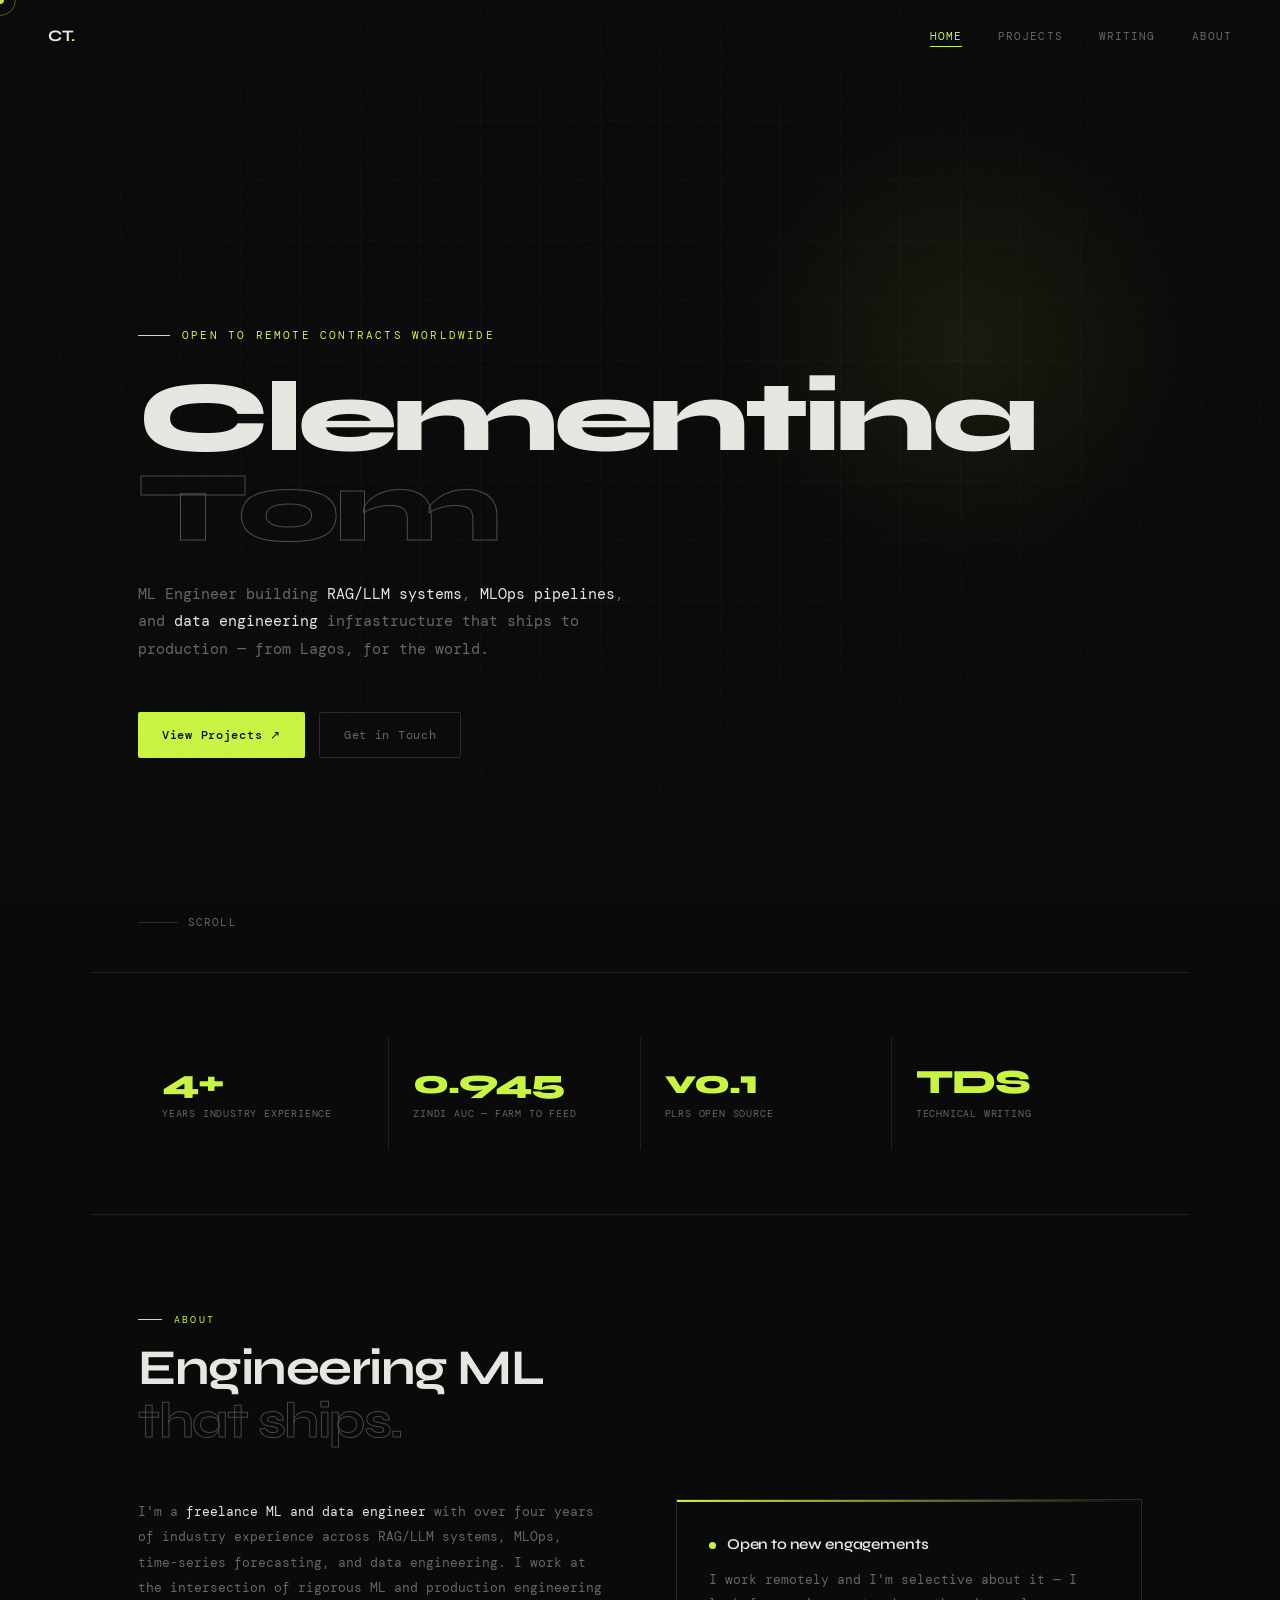
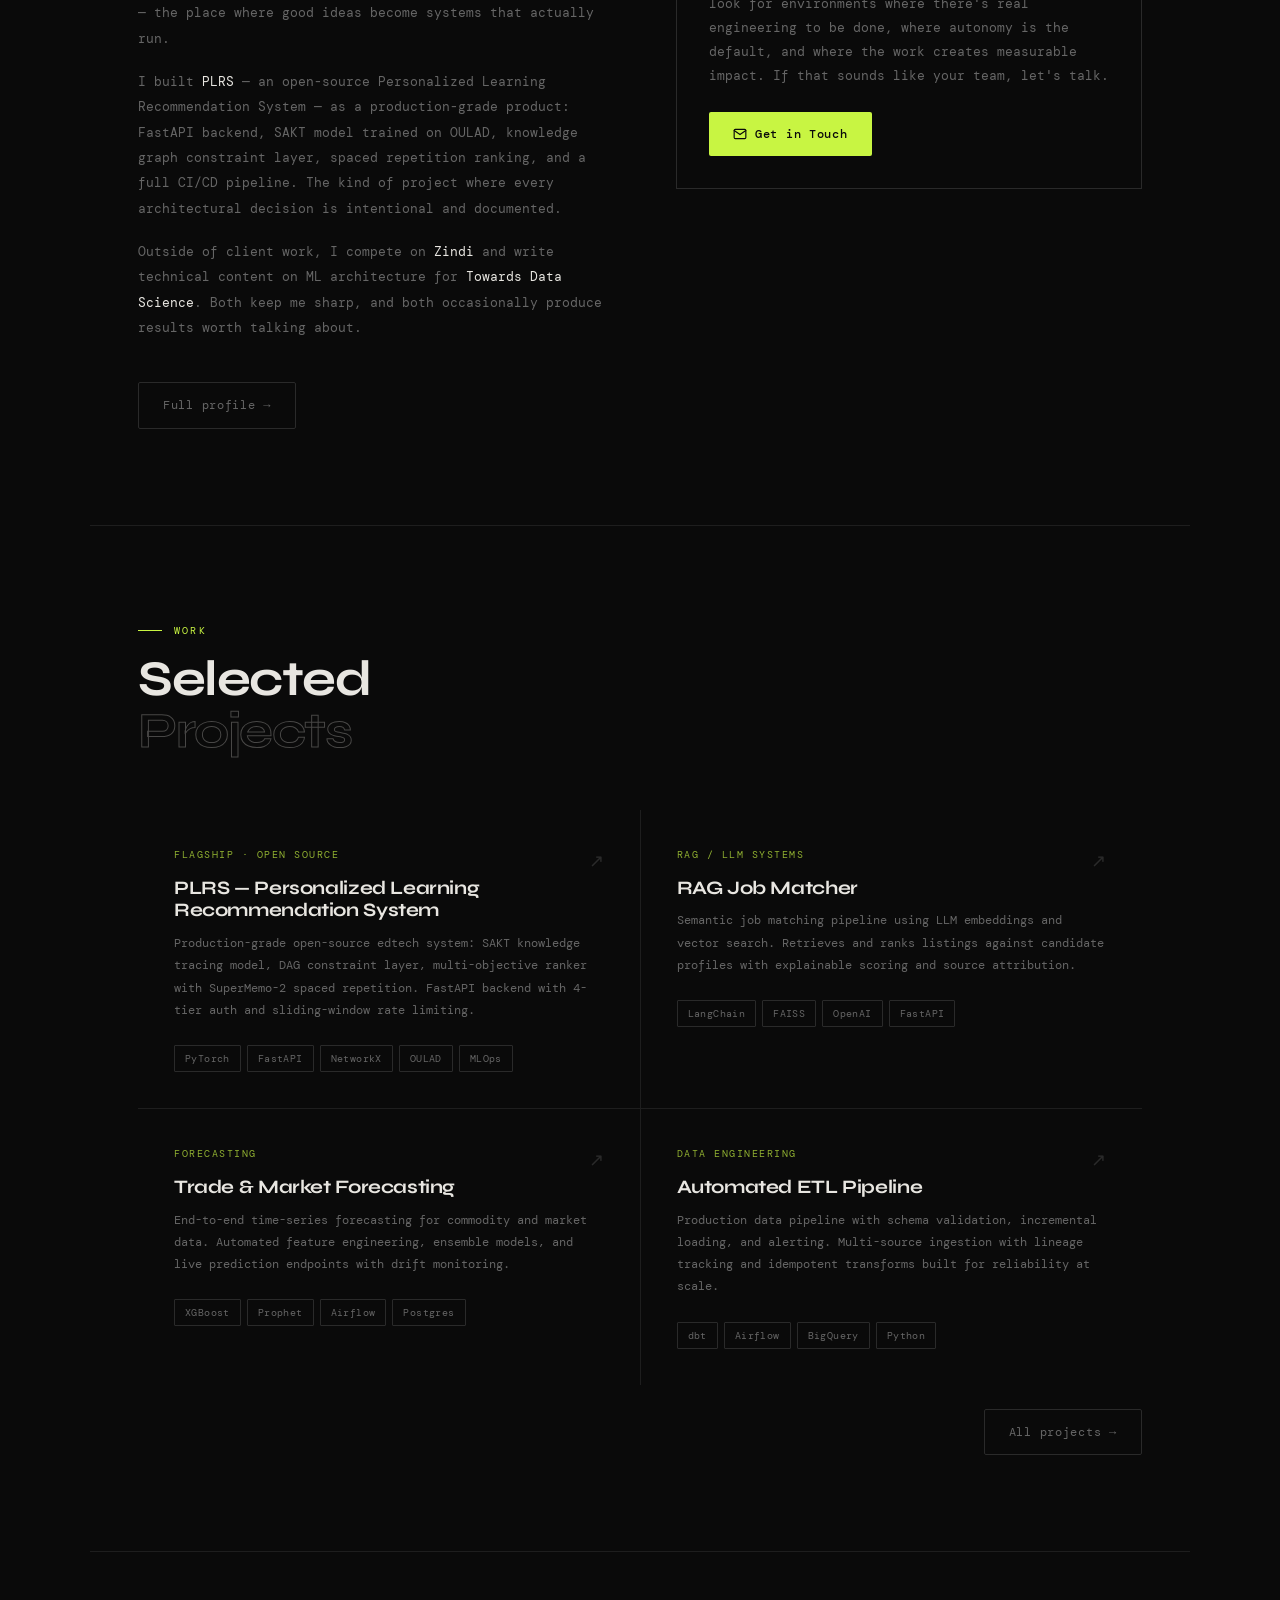
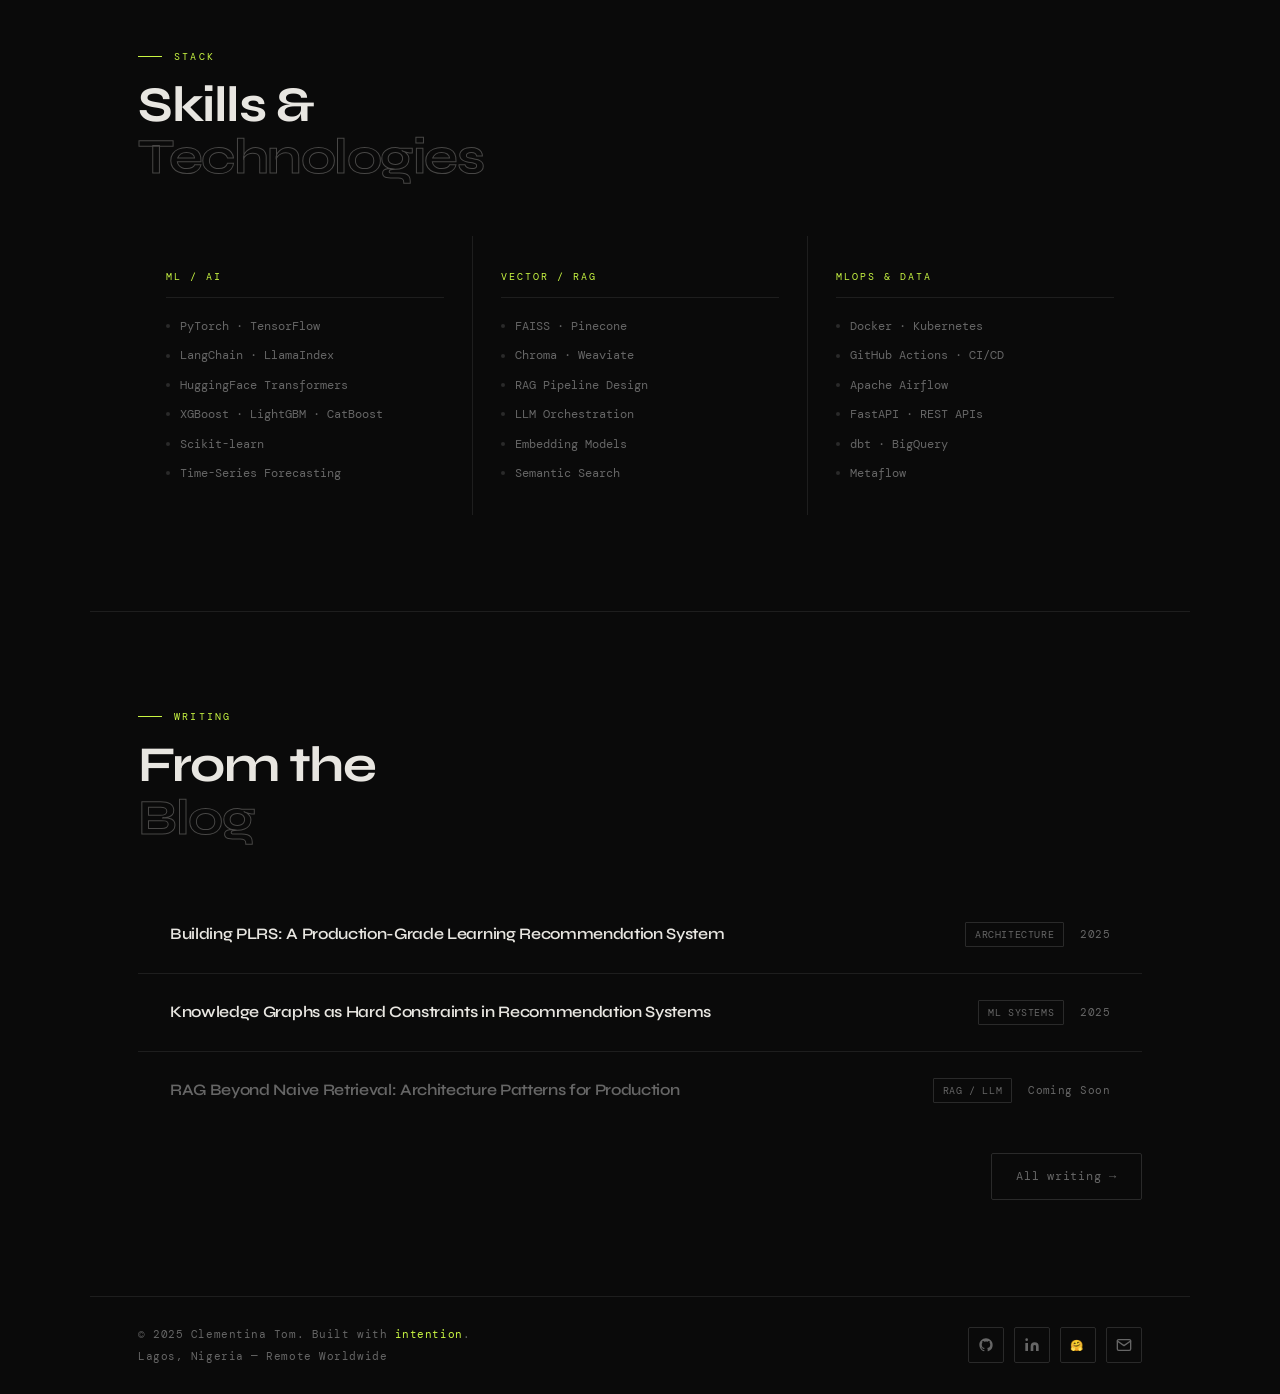
==== commit afc75ffd: "Update OG image and add favicons" ====
--- a/index.html
+++ b/index.html
@@ -9,6 +9,11 @@
   <meta property="og:description" content="ML Engineer specializing in RAG/LLM systems, MLOps, and data engineering." />
   <meta property="og:type" content="website" />
   <meta property="og:url" content="https://clementina-tom.github.io" />
+  <meta property="og:image" content="https://clementina-tom.github.io/assets/img/og-image.png" />
+  <link rel="icon" type="image/png" href="assets/img/favicon-48x48.png" sizes="48x48" />
+  <link rel="icon" type="image/svg+xml" href="assets/img/favicon.svg" />
+  <link rel="apple-touch-icon" sizes="180x180" href="assets/img/apple-touch-icon.png" />
+  <link rel="manifest" href="assets/img/site.webmanifest" />
   <link rel="preconnect" href="https://fonts.googleapis.com" />
   <link rel="preconnect" href="https://fonts.gstatic.com" crossorigin />
   <link href="https://fonts.googleapis.com/css2?family=DM+Mono:ital,wght@0,300;0,400;0,500;1,300&family=Syne:wght@400;500;600;700;800&display=swap" rel="stylesheet" />
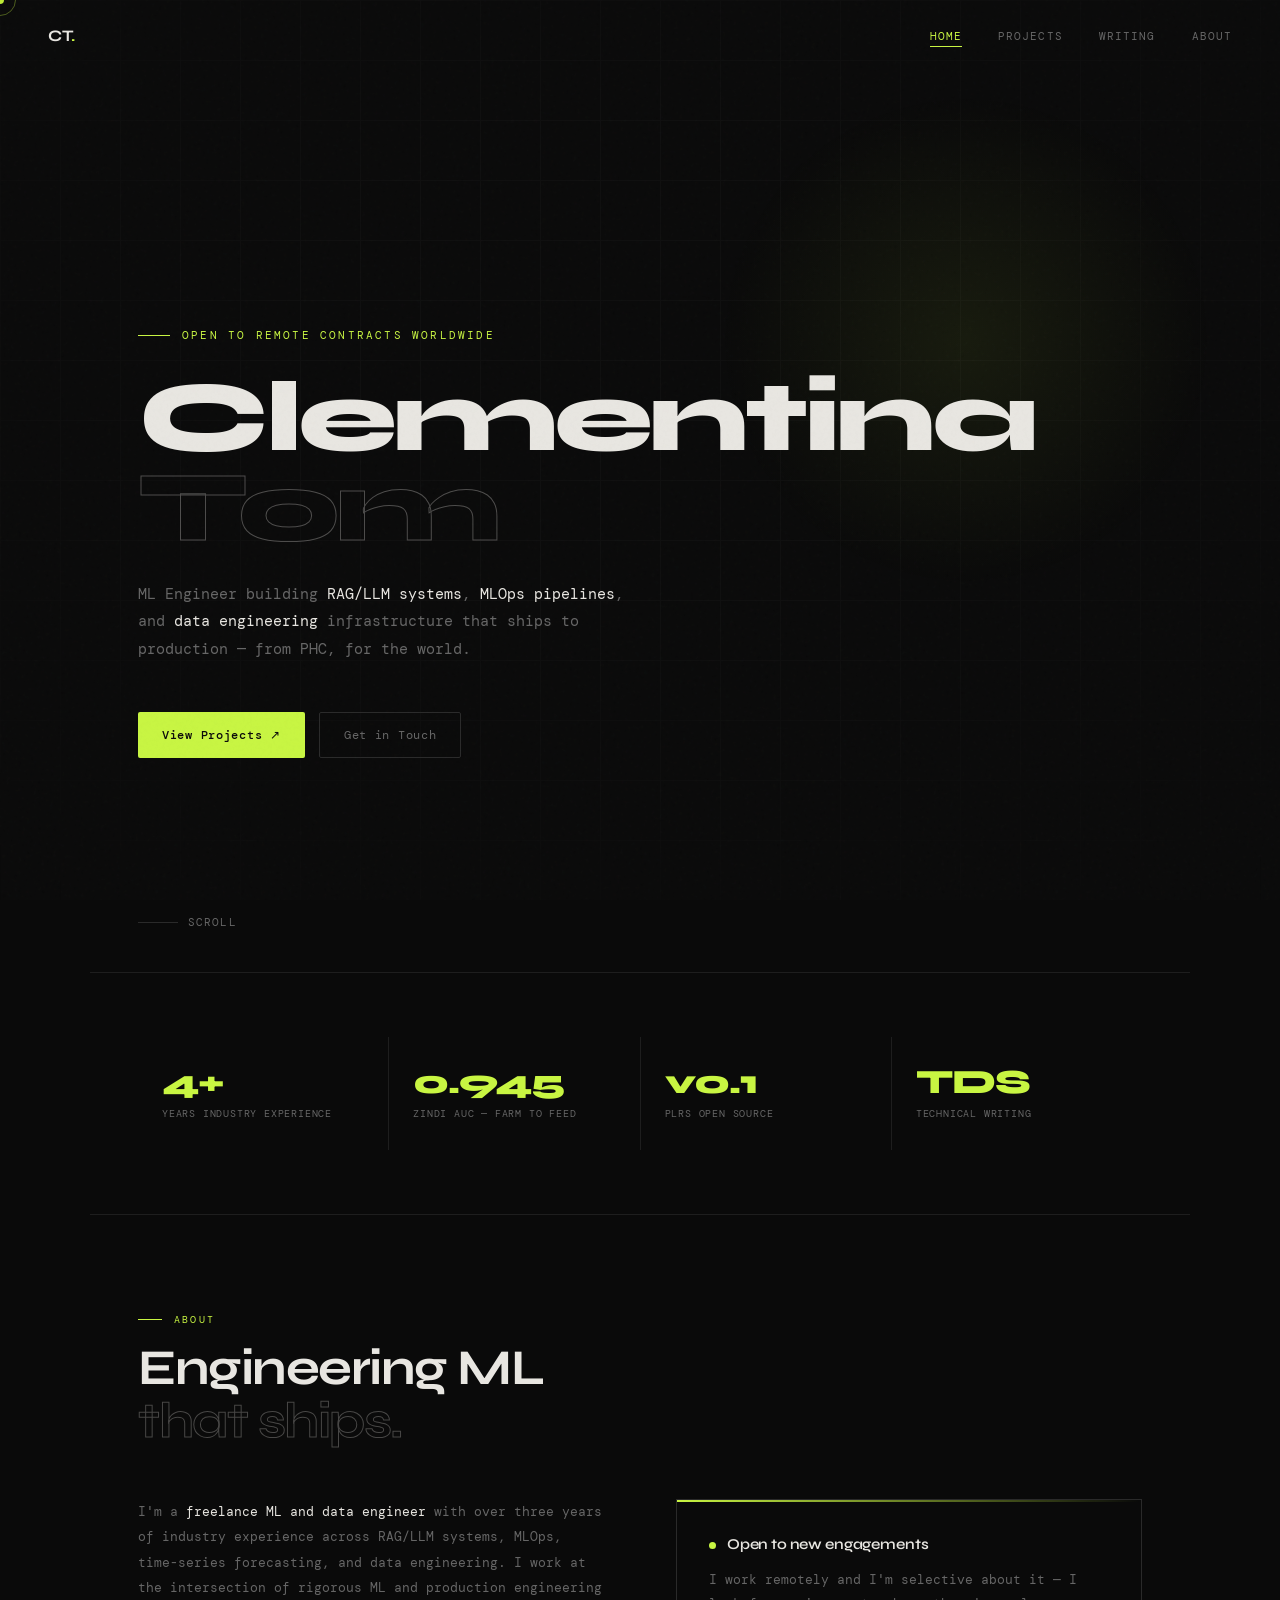
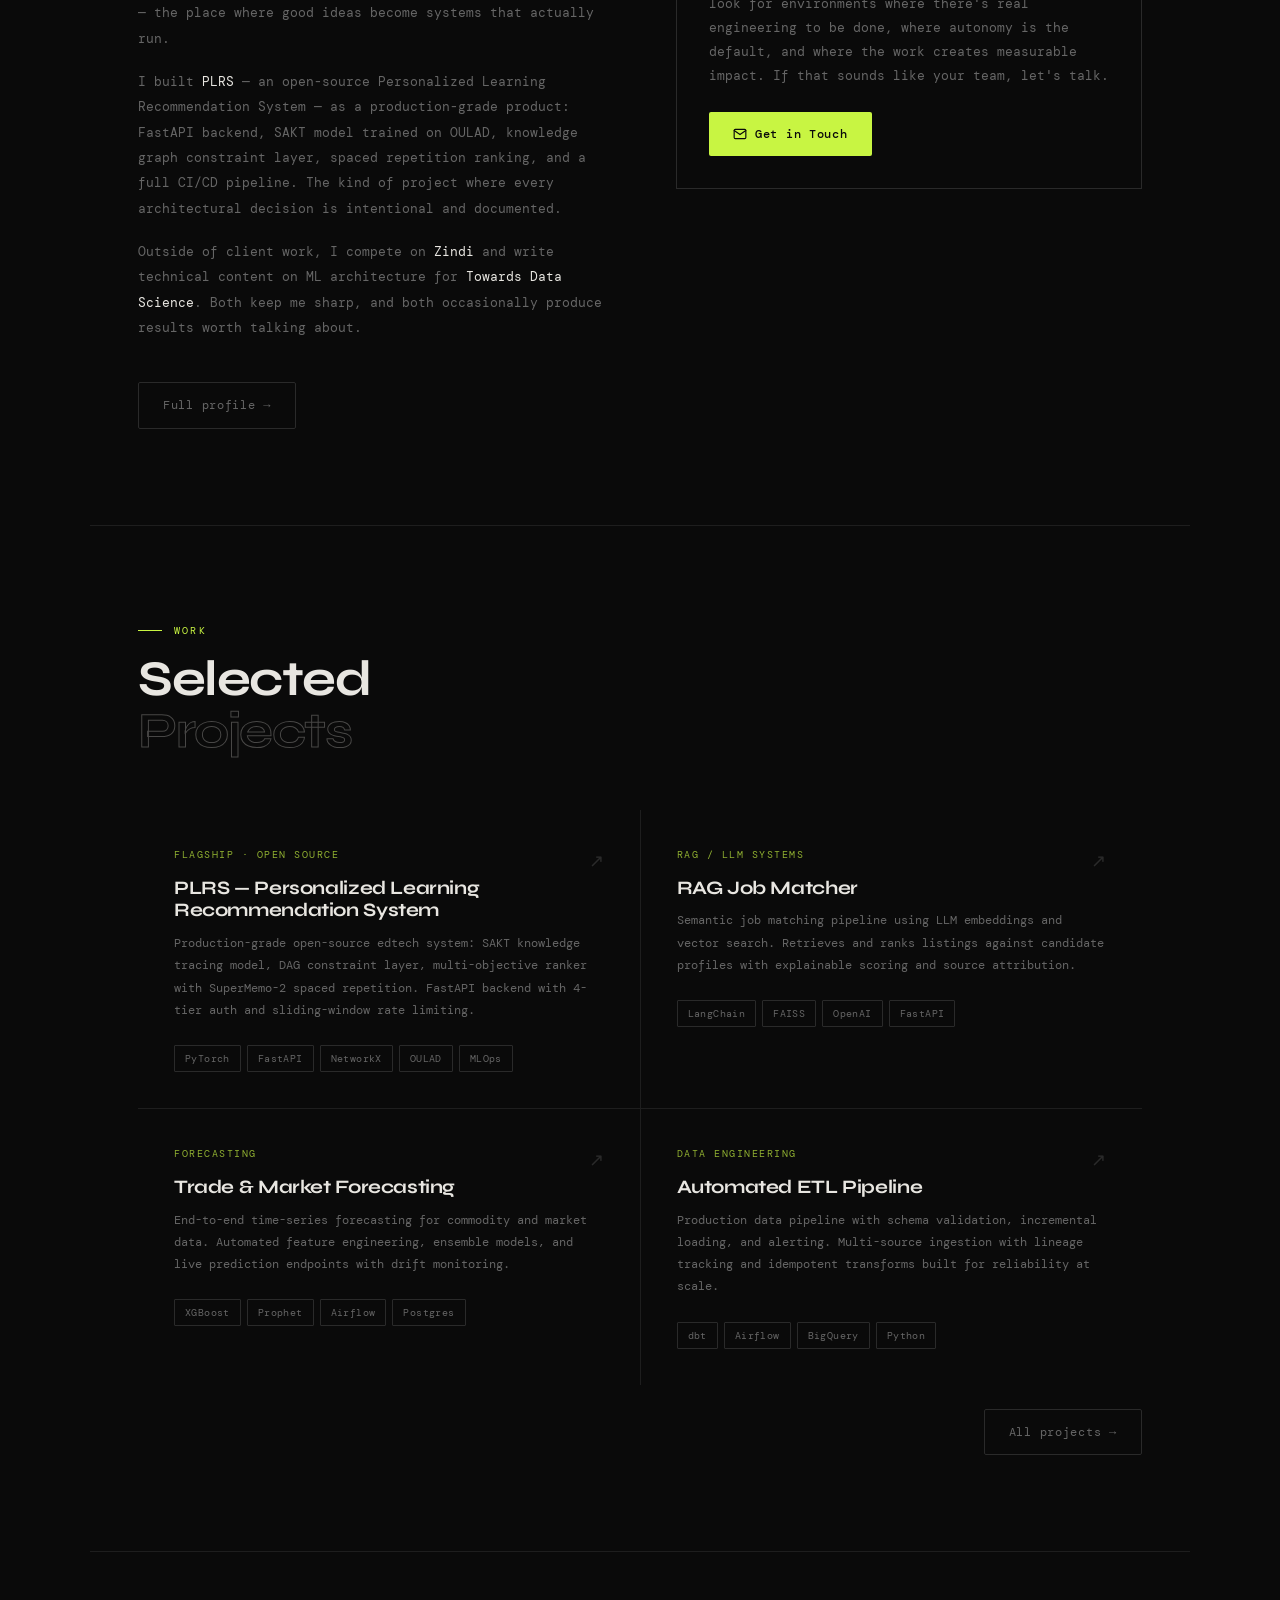
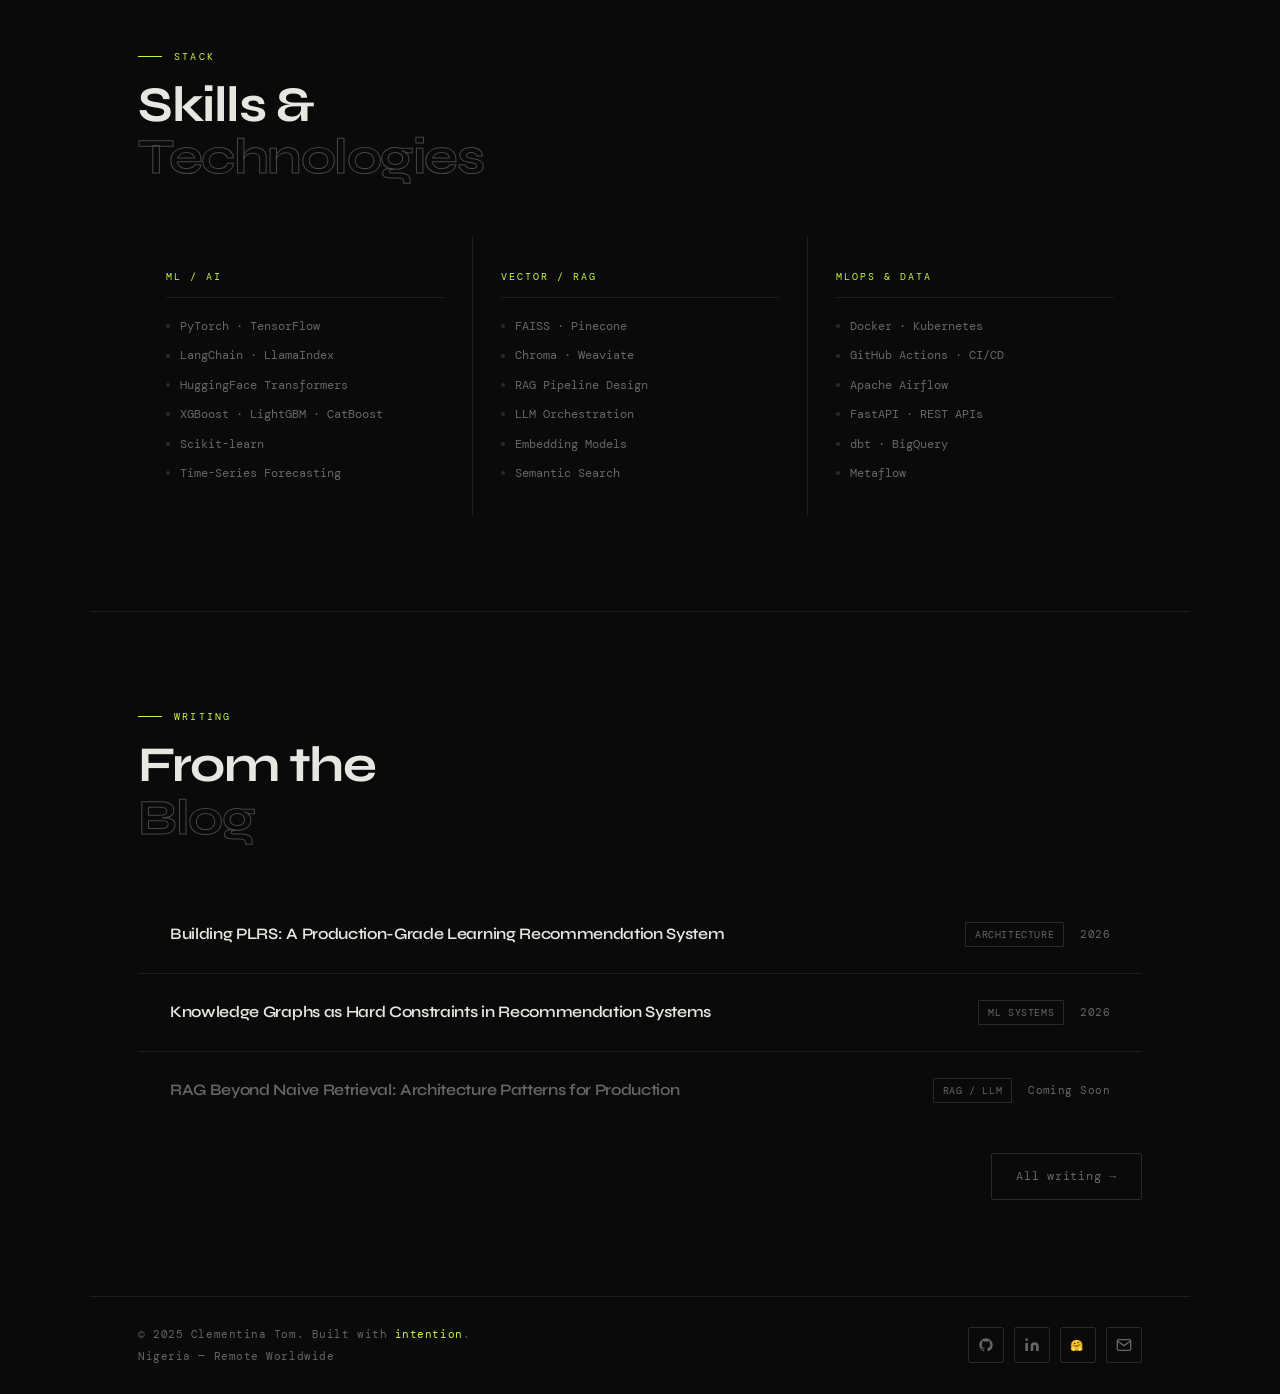
==== commit 2bed56dd: "Update index.html" ====
--- a/index.html
+++ b/index.html
@@ -242,7 +242,7 @@
       <p class="hero-tagline">
         ML Engineer building <strong>RAG/LLM systems</strong>,
         <strong>MLOps pipelines</strong>, and <strong>data engineering</strong> infrastructure
-        that ships to production — from Lagos, for the world.
+        that ships to production — from PHC, for the world.
       </p>
       <div class="hero-cta">
         <a href="projects/index.html" class="btn btn-primary">View Projects ↗</a>
@@ -287,7 +287,7 @@
       <div class="about-grid reveal">
         <div class="about-body">
           <p>
-            I'm a <strong>freelance ML and data engineer</strong> with over four years of
+            I'm a <strong>freelance ML and data engineer</strong> with over three years of
             industry experience across RAG/LLM systems, MLOps, time-series forecasting, and
             data engineering. I work at the intersection of rigorous ML and production
             engineering — the place where good ideas become systems that actually run.
@@ -345,7 +345,7 @@
             <span class="tag">PyTorch</span><span class="tag">FastAPI</span><span class="tag">NetworkX</span><span class="tag">OULAD</span><span class="tag">MLOps</span>
           </div>
         </a>
-        <a href="https://github.com/clementina-tom" target="_blank" rel="noopener" class="project-card">
+        <a href="https://github.com/clementina-tom/ApplyNow" target="_blank" rel="noopener" class="project-card">
           <span class="project-arrow">↗</span>
           <div class="project-tier">RAG / LLM Systems</div>
           <div class="project-title">RAG Job Matcher</div>
@@ -354,7 +354,7 @@
             <span class="tag">LangChain</span><span class="tag">FAISS</span><span class="tag">OpenAI</span><span class="tag">FastAPI</span>
           </div>
         </a>
-        <a href="https://github.com/clementina-tom" target="_blank" rel="noopener" class="project-card">
+        <a href="https://github.com/clementina-tom/TradeSense" target="_blank" rel="noopener" class="project-card">
           <span class="project-arrow">↗</span>
           <div class="project-tier">Forecasting</div>
           <div class="project-title">Trade &amp; Market Forecasting</div>
@@ -432,18 +432,18 @@
         <h2 class="section-title">From the<br/><em>Blog</em></h2>
       </div>
       <div class="posts-list reveal">
-        <a href="https://hashnode.com" target="_blank" rel="noopener" class="post-item">
+        <a href="https://clementina-tom.hashnode.dev" target="_blank" rel="noopener" class="post-item">
           <div class="post-title">Building PLRS: A Production-Grade Learning Recommendation System</div>
           <div class="post-meta">
             <span class="post-tag">Architecture</span>
-            <span class="post-date">2025</span>
-          </div>
-        </a>
-        <a href="https://hashnode.com" target="_blank" rel="noopener" class="post-item">
+            <span class="post-date">2026</span>
+          </div>
+        </a>
+        <a href="https://clementina-tom.hashnode.dev/the-logic-engine-building-a-constraint-aware-ai-recommendation-system-for-personalized-learning" rel="noopener" class="post-item">
           <div class="post-title">Knowledge Graphs as Hard Constraints in Recommendation Systems</div>
           <div class="post-meta">
             <span class="post-tag">ML Systems</span>
-            <span class="post-date">2025</span>
+            <span class="post-date">2026</span>
           </div>
         </a>
         <a href="writing/index.html" class="post-item">
@@ -462,7 +462,7 @@
     <footer>
       <div class="footer-left">
         <p>© 2025 Clementina Tom. Built with <span>intention</span>.</p>
-        <p>Lagos, Nigeria — Remote Worldwide</p>
+        <p> Nigeria — Remote Worldwide</p>
       </div>
       <div class="footer-icons">
         <!-- GitHub -->
